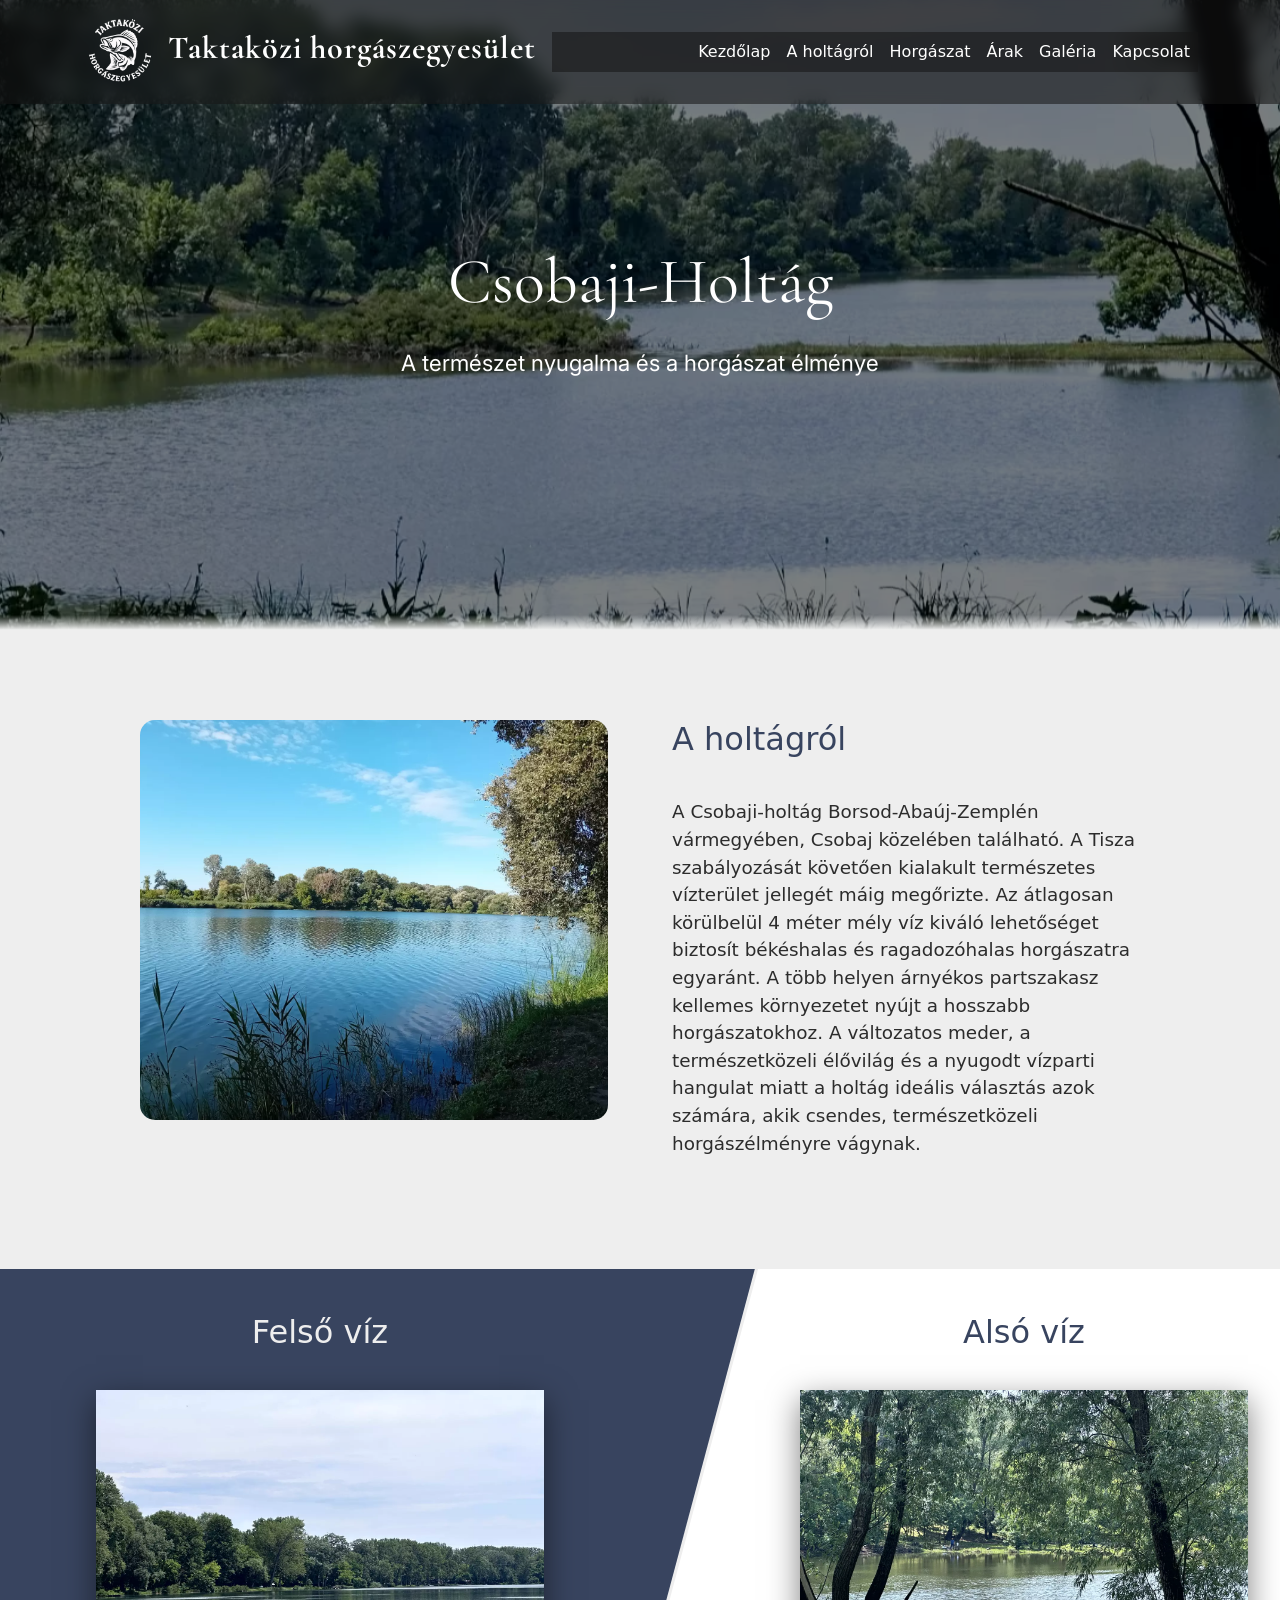
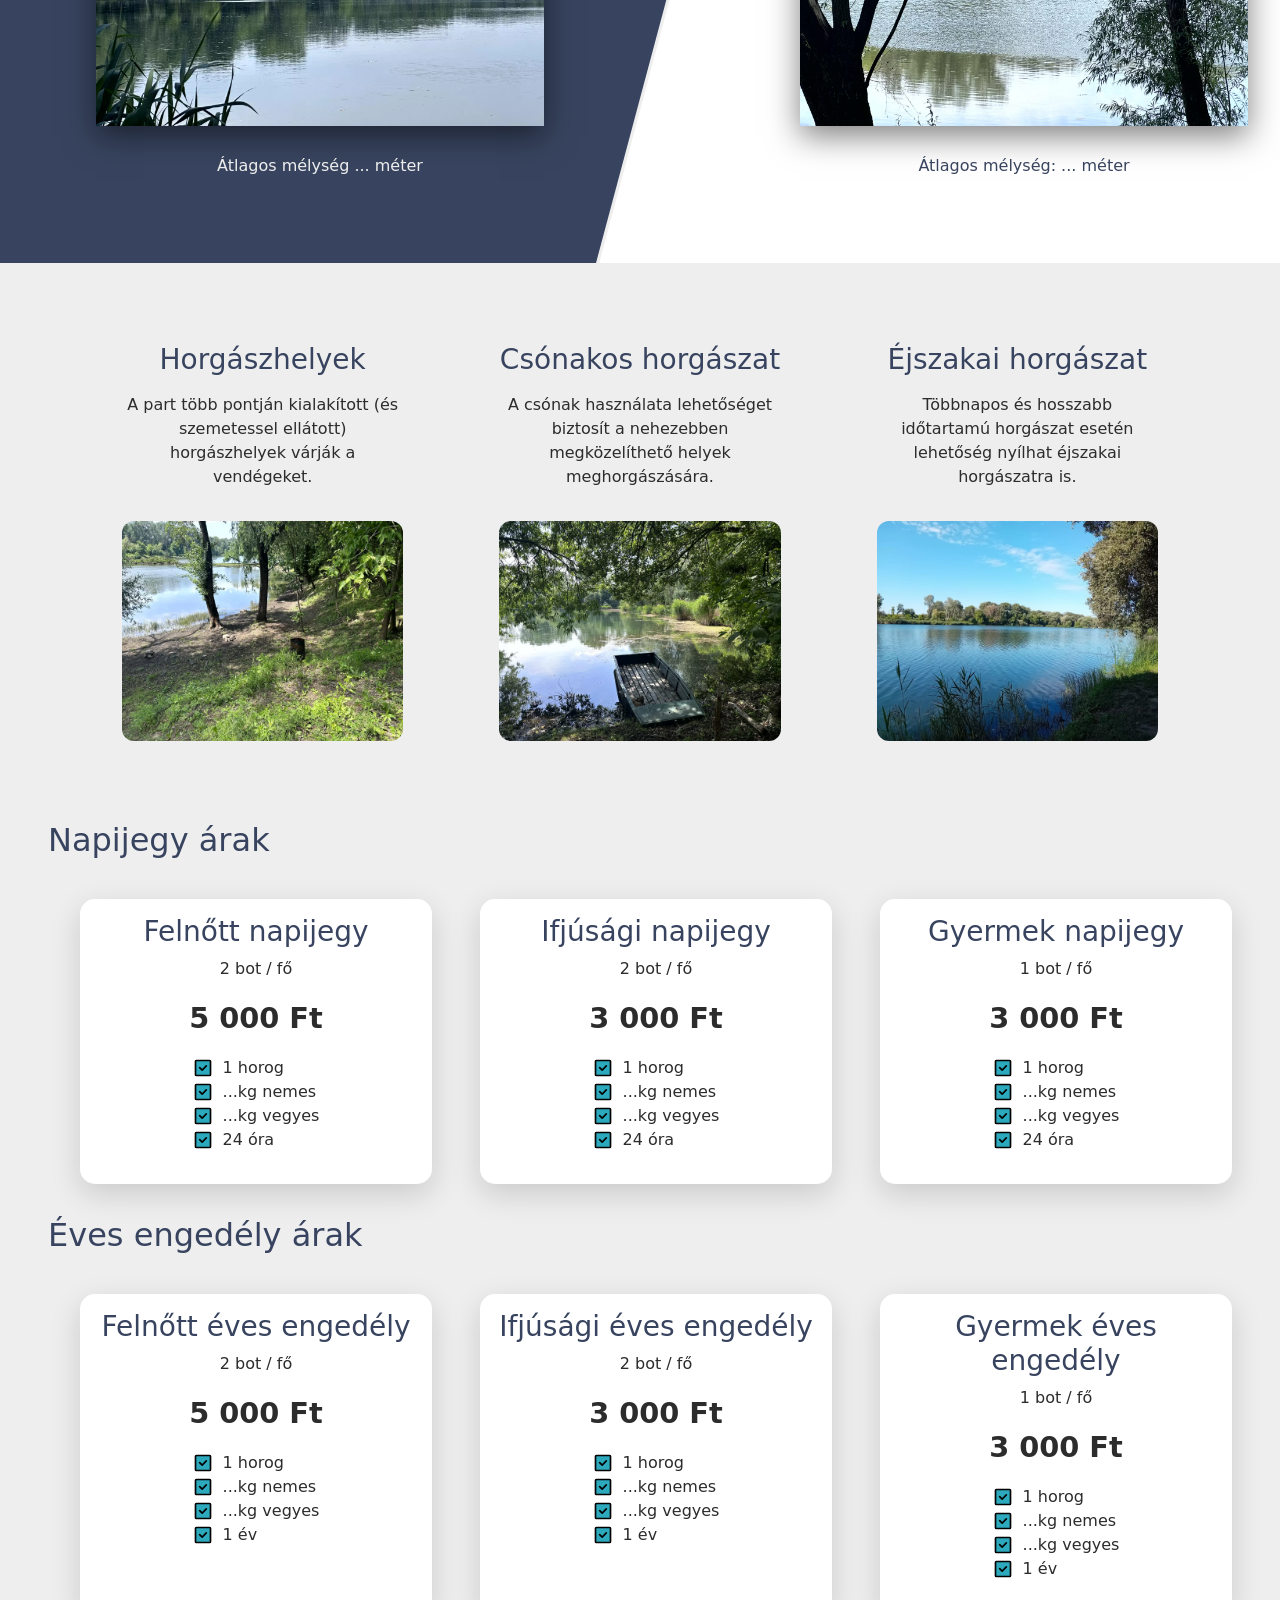
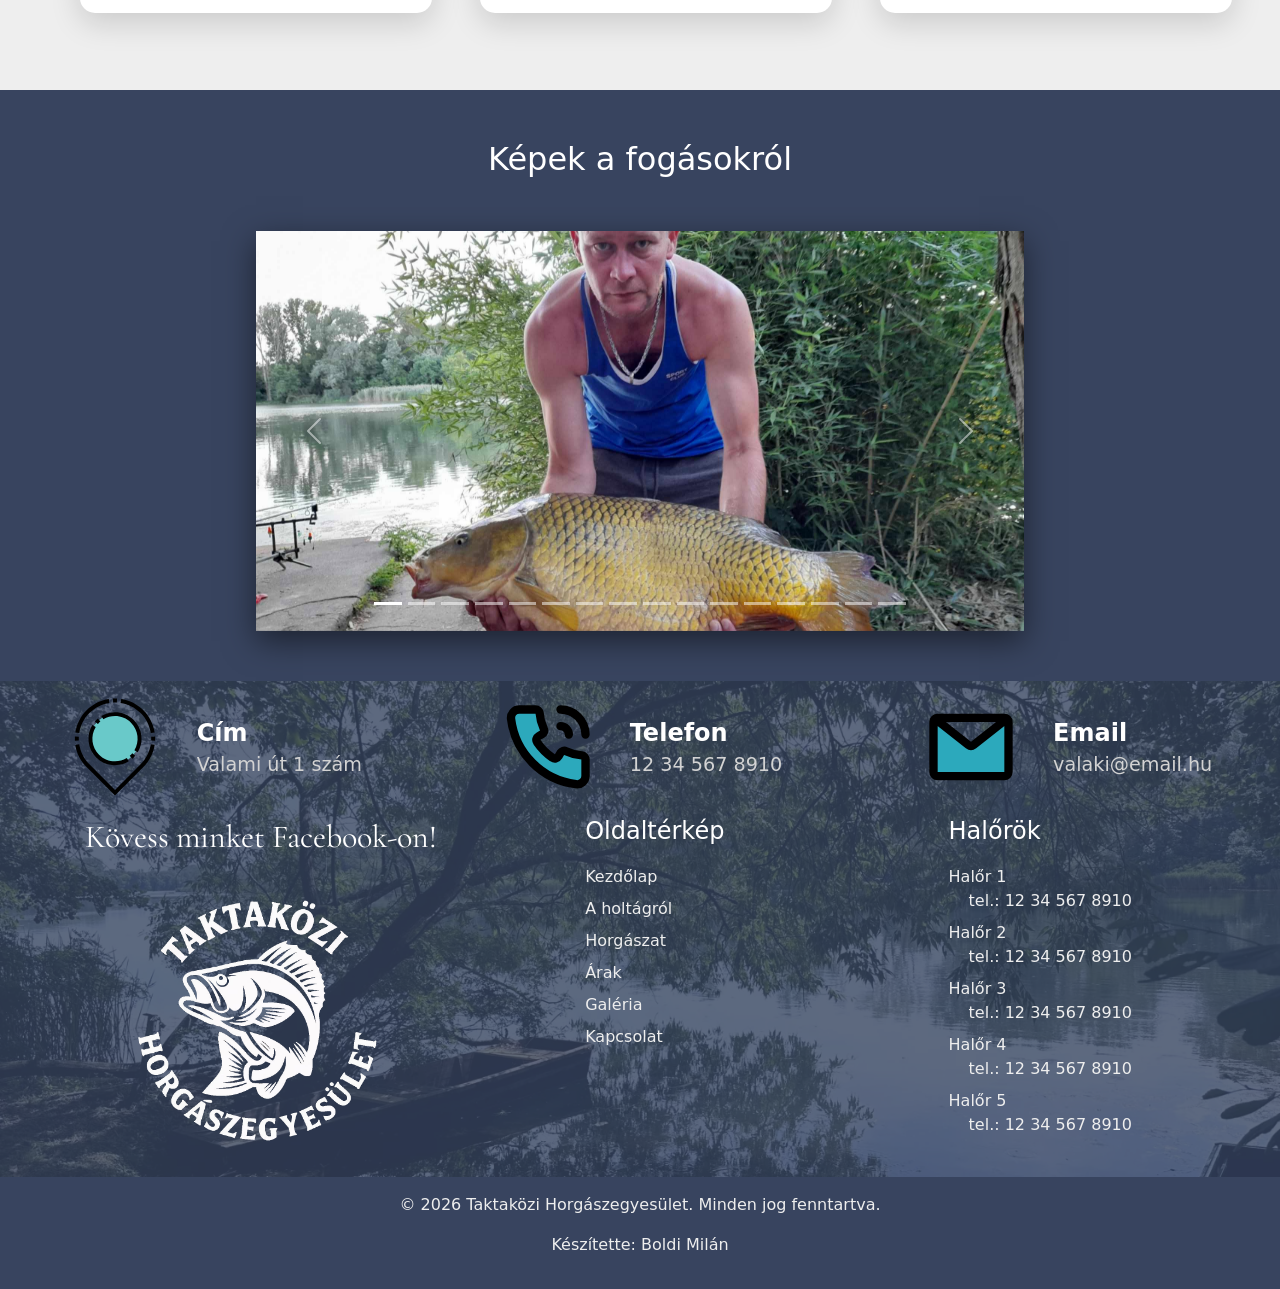
==== index.html @ cd65f78f "navbar" ====
<!DOCTYPE html>
<html lang="hu">
<head>
    <meta charset="UTF-8">
    <meta name="viewport" content="width=device-width, initial-scale=1.0">
    <title>Csobaji-holtag</title>
    <link rel="icon" type="image/avif" href="pictures/logo.avif">
    <link href="https://cdn.jsdelivr.net/npm/bootstrap@5.3.3/dist/css/bootstrap.min.css" rel="stylesheet">
    <link rel="stylesheet" href="style/main.css">
    <link rel="stylesheet" href="style/navbar.css">
    <link rel="stylesheet" href="style/hero.css">
    <link rel="stylesheet" href="style/about.css">
    <link rel="stylesheet" href="style/lakes.css">
    <link rel="stylesheet" href="style/fishing.css">
    <link rel="stylesheet" href="style/prices.css">
    <link rel="stylesheet" href="style/gallery.css">
    <link rel="stylesheet" href="style/contacts.css">
    <link rel="stylesheet" href="style/footer.css">
    <link rel="preconnect" href="https://fonts.googleapis.com">
    <link rel="preconnect" href="https://fonts.gstatic.com" crossorigin>
    <link href="https://fonts.googleapis.com/css2?family=Cormorant+Garamond:wght@600;700&family=Inter:wght@300;400;500;600&display=swap" rel="stylesheet">
</head>
<body>
    <header>
        <!-- NAVBAR -->
        <nav class="navbar navbar-expand-lg navbar-light fixed-top custom-navbar">
            <div class="container">
                <a class="navbar-brand" href="#">
                    <img src="pictures/logos/logo.avif" alt="Kép a holtágról">
                    <span>Taktaközi horgászegyesület</span>
                </a>
                <button class="navbar-toggler" type="button" data-bs-toggle="collapse" data-bs-target="#navbarNav">
                    <span class="navbar-toggler-icon"></span>
                </button>
                <div class="collapse navbar-collapse" id="navbarNav">
                    <ul class="navbar-nav ms-auto">
                        <li class="nav-item">
                            <a class="nav-link" href="#">
                                Kezdőlap
                            </a>
                        </li>
                        <li class="nav-item">
                            <a class="nav-link" href="#about">
                                A holtágról
                            </a>
                        </li>
                        <li class="nav-item">
                            <a class="nav-link" href="#fishing">
                                Horgászat
                            </a>
                        </li>
                        <li class="nav-item">
                            <a class="nav-link" href="#prices">
                                Árak
                            </a>
                        </li>
                        <li class="nav-item">
                            <a class="nav-link" href="#gallery">
                                Galéria
                            </a>
                        </li>
                        <li class="nav-item">
                            <a class="nav-link" href="#contacts">
                                Kapcsolat
                            </a>
                        </li>
                    </ul>
                </div>
            </div>
        </nav>
    </header>
    <!-- MAIN -->
    <main>
        <section id="hero">
            <!-- Nagy kezdőkép, bemutatkozó rész -->
            <div class="hero-content">
                <p class="title">Csobaji-Holtág</p>
                <p class="subtitle">A természet nyugalma és a horgászat élménye</p>
                <!-- <a href="#fishing">Fedezd fel</a> -->
            </div>
        </section>
        <div class="about-container" id="about">
            <section class="about-image">
                <img class="zoomable" src="pictures/content/holtag.webp" alt="Egy kép a holtág vizéről.">
            </section>
            <section class="about-text">
                <!-- A holtágról -->
                <h2>A holtágról</h2>
                <p>
                    A Csobaji-holtág Borsod-Abaúj-Zemplén vármegyében, Csobaj közelében található. 
                    A Tisza szabályozását követően kialakult természetes vízterület jellegét máig megőrizte. 
                    Az átlagosan körülbelül 4 méter mély víz kiváló lehetőséget biztosít békéshalas 
                    és ragadozóhalas horgászatra egyaránt.
                    A több helyen árnyékos partszakasz kellemes környezetet nyújt a hosszabb horgászatokhoz. 
                    A változatos meder, a természetközeli élővilág és a nyugodt vízparti hangulat miatt a 
                    holtág ideális választás azok számára, akik csendes, természetközeli horgászélményre vágynak.
                </p>
            </section>
        </div>
        <div class="lake-container">
            <div class="shape-left"></div>
            <div class="shape-right"></div>
            <section id="lake-upper">
                <!-- Felső víz -->
                <h2>Felső víz</h2>
                <figure>
                    <img class="zoomable" src="pictures/content/lake-upper.webp" alt="Egy kép a felső vízről">
                    <figcaption class="fig-upper">Átlagos mélység ... méter</figcaption>
                </figure>
            </section>
            <section id="lake-lower">
                <!-- Alsó víz -->
                <h2>Alsó víz</h2>
                <figure>
                    <img class="zoomable" src="pictures/content/lake-lower.webp" alt="Egy kép az alsó vízről">
                    <figcaption class="fig-lower">Átlagos mélység: ... méter</figcaption>
                </figure>
            </section>
        </div>
        <section id="fishing">
            <!-- Horgászat -->
            <div class="fishing-info">
                <div class="fishing-feature">
                    <h3>Horgászhelyek</h3>
                    <p>A part több pontján kialakított (és szemetessel ellátott) horgászhelyek várják a vendégeket.</p>
                    <img class="zoomable" src="pictures/content/horgaszhely.webp" alt="Horgászhelyek">
                </div>
                <div class="fishing-feature">
                    <h3>Csónakos horgászat</h3>
                    <p>A csónak használata lehetőséget biztosít a nehezebben megközelíthető helyek meghorgászására.</p>
                    <img class="zoomable" src="pictures/content/hajo.webp" alt="Csónakos horgászat">
                </div>
                <div class="fishing-feature">
                    <h3>Éjszakai horgászat</h3>
                    <p>Többnapos és hosszabb időtartamú horgászat esetén lehetőség nyílhat éjszakai horgászatra is.</p>
                    <img class="zoomable" src="pictures/content/ejszaka.webp" alt="Éjszakai horgászat">
                </div>
            </div>
        </section>
        <section id="prices">
            <!-- Napijegy árak -->
            <h2>Napijegy árak</h2>
            <div class="price-container">
                <div class="price-card">
                    <h3>Felnőtt napijegy</h3>
                    <p>2 bot / fő</p>
                    <p class="price">5 000 Ft</p>
                    <ul>
                        <li>
                            <img src="pictures/icons/checkmark.svg" alt="">
                            1 horog
                        </li>
                        <li>
                            <img src="pictures/icons/checkmark.svg" alt="">
                            ...kg nemes
                        </li>
                        <li>
                            <img src="pictures/icons/checkmark.svg" alt="">
                            ...kg vegyes
                        </li>
                        <li>
                            <img src="pictures/icons/checkmark.svg" alt="">
                            24 óra
                        </li>
                    </ul>
                </div>
                <div class="price-card">
                    <h3>Ifjúsági napijegy</h3>
                    <p>2 bot / fő</p>
                    <p class="price">3 000 Ft</p>
                    <ul>
                        <li>
                            <img src="pictures/icons/checkmark.svg" alt="">
                            1 horog
                        </li>
                        <li>
                            <img src="pictures/icons/checkmark.svg" alt="">
                            ...kg nemes
                        </li>
                        <li>
                            <img src="pictures/icons/checkmark.svg" alt="">
                            ...kg vegyes
                        </li>
                        <li>
                            <img src="pictures/icons/checkmark.svg" alt="">
                            24 óra
                        </li>
                    </ul>
                </div>
                <div class="price-card">
                    <h3>Gyermek napijegy</h3>
                    <p>1 bot / fő</p>
                    <p class="price">3 000 Ft</p>
                    <ul>
                        <li>
                            <img src="pictures/icons/checkmark.svg" alt="">
                            1 horog
                        </li>
                        <li>
                            <img src="pictures/icons/checkmark.svg" alt="">
                            ...kg nemes
                        </li>
                        <li>
                            <img src="pictures/icons/checkmark.svg" alt="">
                            ...kg vegyes
                        </li>
                        <li>
                            <img src="pictures/icons/checkmark.svg" alt="">
                            24 óra
                        </li>
                    </ul>
                </div>
            </div>
        </section>
        <section id="prices">
            <!-- Éves engedély árak -->
            <h2>Éves engedély árak</h2>
            <div class="price-container">
                <div class="price-card">
                    <h3>Felnőtt éves engedély</h3>
                    <p>2 bot / fő</p>
                    <p class="price">5 000 Ft</p>
                    <ul>
                        <li>
                            <img src="pictures/icons/checkmark.svg" alt="">
                            1 horog
                        </li>
                        <li>
                            <img src="pictures/icons/checkmark.svg" alt="">
                            ...kg nemes
                        </li>
                        <li>
                            <img src="pictures/icons/checkmark.svg" alt="">
                            ...kg vegyes
                        </li>
                        <li>
                            <img src="pictures/icons/checkmark.svg" alt="">
                            1 év
                        </li>
                    </ul>
                </div>
                <div class="price-card">
                    <h3>Ifjúsági éves engedély</h3>
                    <p>2 bot / fő</p>
                    <p class="price">3 000 Ft</p>
                    <ul>
                        <li>
                            <img src="pictures/icons/checkmark.svg" alt="">
                            1 horog
                        </li>
                        <li>
                            <img src="pictures/icons/checkmark.svg" alt="">
                            ...kg nemes
                        </li>
                        <li>
                            <img src="pictures/icons/checkmark.svg" alt="">
                            ...kg vegyes
                        </li>
                        <li>
                            <img src="pictures/icons/checkmark.svg" alt="">
                            1 év
                        </li>
                    </ul>
                </div>
                <div class="price-card">
                    <h3>Gyermek éves engedély</h3>
                    <p>1 bot / fő</p>
                    <p class="price">3 000 Ft</p>
                    <ul>
                        <li>
                            <img src="pictures/icons/checkmark.svg" alt="">
                            1 horog
                        </li>
                        <li>
                            <img src="pictures/icons/checkmark.svg" alt="">
                            ...kg nemes
                        </li>
                        <li>
                            <img src="pictures/icons/checkmark.svg" alt="">
                            ...kg vegyes
                        </li>
                        <li>
                            <img src="pictures/icons/checkmark.svg" alt="">
                            1 év
                        </li>
                    </ul>
                </div>
            </div>
        </section>
        <section id="gallery">
            <!-- Galéria -->
            <h2>Képek a fogásokról</h2>
            <div id="gallery-carousel" class="carousel slide">
                <div class="carousel-inner">
                    <div class="carousel-item active">
                        <img src="pictures/gallery/01.jpg" class="d-block w-100" alt="Hal">
                    </div>
                    <div class="carousel-item">
                        <img src="pictures/gallery/02.webp" class="d-block w-100" alt="Hal">
                    </div>
                    <div class="carousel-item">
                        <img src="pictures/gallery/03.webp" class="d-block w-100" alt="Hal">
                    </div>
                    <div class="carousel-item">
                        <img src="pictures/gallery/04.webp" class="d-block w-100" alt="Hal">
                    </div>
                    <div class="carousel-item">
                        <img src="pictures/gallery/05.webp" class="d-block w-100" alt="Hal">
                    </div>
                    <div class="carousel-item">
                        <img src="pictures/gallery/06.webp" class="d-block w-100" alt="Hal">
                    </div>
                    <div class="carousel-item">
                        <img src="pictures/gallery/07.webp" class="d-block w-100" alt="Hal">
                    </div>
                    <div class="carousel-item">
                        <img src="pictures/gallery/08.webp" class="d-block w-100" alt="Hal">
                    </div>
                    <div class="carousel-item">
                        <img src="pictures/gallery/09.webp" class="d-block w-100" alt="Hal">
                    </div>
                    <div class="carousel-item">
                        <img src="pictures/gallery/10.webp" class="d-block w-100" alt="Hal">
                    </div>
                    <div class="carousel-item">
                        <img src="pictures/gallery/11.webp" class="d-block w-100" alt="Hal">
                    </div>
                    <div class="carousel-item">
                        <img src="pictures/gallery/12.webp" class="d-block w-100" alt="Hal">
                    </div>
                    <div class="carousel-item">
                        <img src="pictures/gallery/13.webp" class="d-block w-100" alt="Hal">
                    </div>
                    <div class="carousel-item">
                        <img src="pictures/gallery/14.webp" class="d-block w-100" alt="Hal">
                    </div>
                    <div class="carousel-item">
                        <img src="pictures/gallery/15.webp" class="d-block w-100" alt="Hal">
                    </div>
                    <div class="carousel-item">
                        <img src="pictures/gallery/16.webp" class="d-block w-100" alt="Hal">
                    </div>
                </div>
                <!-- Bal nyíl -->
                <button class="carousel-control-prev"
                        type="button"
                        data-bs-target="#gallery-carousel"
                        data-bs-slide="prev">
                    <span class="carousel-control-prev-icon"></span>
                </button>
                <!-- Jobb nyíl -->
                <button class="carousel-control-next"
                        type="button"
                        data-bs-target="#gallery-carousel"
                        data-bs-slide="next">
                    <span class="carousel-control-next-icon"></span>
                </button>
                <div class="carousel-indicators">
                    <button type="button" data-bs-target="#gallery-carousel" data-bs-slide-to="0" class="active"></button>
                    <button type="button" data-bs-target="#gallery-carousel" data-bs-slide-to="1"></button>
                    <button type="button" data-bs-target="#gallery-carousel" data-bs-slide-to="2"></button>
                    <button type="button" data-bs-target="#gallery-carousel" data-bs-slide-to="3"></button>
                    <button type="button" data-bs-target="#gallery-carousel" data-bs-slide-to="4"></button>
                    <button type="button" data-bs-target="#gallery-carousel" data-bs-slide-to="5"></button>
                    <button type="button" data-bs-target="#gallery-carousel" data-bs-slide-to="6"></button>
                    <button type="button" data-bs-target="#gallery-carousel" data-bs-slide-to="7"></button>
                    <button type="button" data-bs-target="#gallery-carousel" data-bs-slide-to="8"></button>
                    <button type="button" data-bs-target="#gallery-carousel" data-bs-slide-to="9"></button>
                    <button type="button" data-bs-target="#gallery-carousel" data-bs-slide-to="10"></button>
                    <button type="button" data-bs-target="#gallery-carousel" data-bs-slide-to="11"></button>
                    <button type="button" data-bs-target="#gallery-carousel" data-bs-slide-to="12"></button>
                    <button type="button" data-bs-target="#gallery-carousel" data-bs-slide-to="13"></button>
                    <button type="button" data-bs-target="#gallery-carousel" data-bs-slide-to="14"></button>
                    <button type="button" data-bs-target="#gallery-carousel" data-bs-slide-to="15"></button>
                </div>
            </div>
        </section>
        <section id="contacts">
            <!-- Kapcsolat -->
            <div class="info-container">
                <div class="info-item">
                    <img src="pictures/icons/location2.svg" alt="">
                    <div class="info-text">
                        <span>Cím</span>
                        <p>Valami út 1 szám</p>
                    </div>
                </div>
                <div class="info-item">
                    <img src="pictures/icons/phone1.svg" alt="">
                    <div class="info-text">
                        <span>Telefon</span>
                        <p>12 34 567 8910</p>
                    </div>
                </div>
                <div class="info-item">
                    <img src="pictures/icons/email1.svg" alt="">
                    <div class="info-text">
                        <span>Email</span>
                        <p>valaki@email.hu</p>
                    </div>
                </div>
            </div>
            <div class="social">
                <div class="facebook-site">
                    <p>Kövess minket Facebook-on!</p>
                    <a href="https://www.facebook.com/profile.php?id=61584749646782" target="_blank" rel="noopener noreferrer">
                        <img src="pictures/logos/logo.avif" alt="Facebook oldal">
                    </a>
                </div>
                <div class="lists">
                    <div class="site-map">
                        <p>Oldaltérkép</p>
                        <ul>
                            <li><a href="#hero">Kezdőlap</a></li>
                            <li><a href="#about">A holtágról</a></li>
                            <li><a href="#fishing">Horgászat</a></li>
                            <li><a href="#prices">Árak</a></li>
                            <li><a href="#gallery">Galéria</a></li>
                            <li><a href="#contacts">Kapcsolat</a></li>
                        </ul>
                    </div>
                    <div class="fish-wardens">
                        <p>Halőrök</p>
                        <ul>
                            <li>
                                Halőr 1
                                <ul>
                                    <li>tel.: 12 34 567 8910</li>
                                </ul>
                            </li>
                            <li>
                                Halőr 2
                                <ul>
                                    <li>tel.: 12 34 567 8910</li>
                                </ul>
                            </li>
                            <li>
                                Halőr 3
                                <ul>
                                    <li>tel.: 12 34 567 8910</li>
                                </ul>
                            </li>
                            <li>
                                Halőr 4
                                <ul>
                                    <li>tel.: 12 34 567 8910</li>
                                </ul>
                            </li>
                            <li>
                                Halőr 5
                                <ul>
                                    <li>tel.: 12 34 567 8910</li>
                                </ul>
                            </li>
                        </ul>
                    </div>
                </div>
            </div>
        </section>
    </main>
    <!-- FOOTER -->
    <footer>
        <!-- Kapcsolat, jogi dolgok -->
        <p>© 2026 Taktaközi Horgászegyesület. Minden jog fenntartva.</p>
        <p>Készítette: Boldi Milán</p>
    </footer>
    <!-- LIGHTBOX -->
    <div id="lightbox">
        <img id="lightbox-item" src="[data-uri]" alt="Felnagyított kép">
    </div>
    <!-- SCRIPTS -->
    <script src="https://cdn.jsdelivr.net/npm/bootstrap@5.3.3/dist/js/bootstrap.bundle.min.js"></script>
    <script src="scripts/script.js"></script>
    <script src="scripts/zoom.js"></script>
    <script src="scripts/scroll.js"></script>
    <script src="scripts/collapse.js"></script>
</body>
---- style/navbar.css ----
.navbar {
    background-color: rgba(20, 20, 20, 0.55);
    backdrop-filter: blur(8px);
    -webkit-backdrop-filter: blur(8px);
}

.navbar-collapse {
    background-color: rgba(20, 20, 20, 0.55);
}

.navbar > .container {
    display: flex;
    flex-wrap: nowrap;
}

.navbar-toggler {
    border-color: white;
    margin-left: auto;
}

.navbar-toggler-icon {
    filter: brightness(0) invert(1);
}

.custom-navbar, .navbar-collapse {
    transition: background-color 0.3s ease, box-shadow 0.3s ease;
}

.custom-navbar.scrolled, .navbar-collapse.scrolled {
    background-color: #38445F;
    box-shadow: 0 5px 20px rgba(0,0,0,0.2);
}

.navbar .nav-link, .navbar .navbar-brand {
    color: white;
}

.navbar .nav-link:hover {
    color: #d9d9d9;
}

.navbar-brand {
    font-family: "Cormorant Garamond", serif;
    font-size: 2rem;
    font-weight: 700;
    letter-spacing: 1px;
}

.navbar-brand img {
    width: 78px;
    height: 78px;
}

@media (max-width: 991px) {
    .navbar {
        position: fixed;
        width: 100%;
    }

    .navbar-collapse {
        position: absolute;
        top: 100%;
        left: 0;
        width: 100%;
        padding: 1rem;
    }

    .navbar-nav {
        gap: 0.5rem;
    }

    .nav-link {
        padding: 0.8rem 1rem;
    }
}

@media (max-width: 576px) {
    .navbar-brand span {
        display: none;
    }
}
---- style/hero.css ----
#hero {
    height: 70vh;
    min-height: 500px;
    background-image: url("../pictures/backgrounds/hero.avif");
    background-size: cover;
    background-position: center;
    display: flex;
    justify-content: center;
    align-items: center;
    position: relative;
}

#hero::before {
    content: "";
    position: absolute;
    inset: 0;
    z-index: 0;
    background: rgba(0, 0, 0, 0.50);
}

#hero::after {
    content: "";
    position: absolute;
    left: 0;
    bottom: 0;
    width: 100%;
    height: 15px;
    background: linear-gradient(transparent, #f2f3f2);
}

.hero-content {
    position: relative;
    z-index: 1;
    text-align: center;
    color: white;
}

.title {
    font-family: "Cormorant Garamond", serif;
    font-size: clamp(2.5rem, 5vw, 4rem);
}

.subtitle {
    font-family: "Inter", sans-serif;
    font-size: clamp(1rem, 2vw, 1.4rem);
}
---- style/about.css ----
.about-container {
    display: grid;
    grid-template-columns: 1fr 1fr;
    gap: 4rem;
    max-width: 1000px;
    margin: 0 auto;
    padding: 10vh 0;
    position: relative;
}

.about-image img {
    width: 100%;
    height: 400px;
    object-fit: cover;
    border-radius: 15px;
}

.about-text p {
    font-size: 1.15rem;
    margin-top: 40px;
}

#about h2 {
    color: #38445F;
}

@media (max-width: 768px) {
    .about-container {
        grid-template-columns: 1fr;
        gap: 2rem;
        padding: 5vh 1.5rem;
    }
    #about h2 {
        text-align: center;
    }
}
---- style/lakes.css ----
.lake-container {
    display: grid;
    grid-template-columns: 1fr 1fr;
    position: relative;
    width: 100%;
    padding-top: 50px;
    padding-bottom: 50px;
    overflow: hidden;
}

#lake-upper, #lake-lower {
    display: flex;
    flex-direction: column;
    align-items: center;
    min-height: 500px;
    position: relative;
    z-index: 1;
}

#lake-upper {
    color: #eeeeee;
}

#lake-lower {
    padding-left: clamp(20px, 10vw, 200px);
    color: #38445F;
}

.shape-left, .shape-right {
    background-repeat: no-repeat;
    background-position: center;
    background-size: contain;
    position: absolute;
    z-index: 0;
    width: clamp(500px, 69vw, 1000px);
    height: clamp(500px, 69vw, 1000px);
}

.shape-right {
    right: -10vw;
    background-image: url("../pictures/shapes/trapezoid-right.svg");
}

.shape-left {
    left: -10vw;
    background-image: url("../pictures/shapes/trapezoid-left.svg");
}

#lake-upper {
    opacity: 0;
    transform: translateX(-100px);
    transition: opacity 0.8s ease, transform 0.8s ease;
}

#lake-lower {
    opacity: 0;
    transform: translateX(100px);
    transition: opacity 0.8s ease, transform 0.8s ease;
}

#lake-upper.show, #lake-lower.show {
    opacity: 1;
    transform: translateX(0);
}

#lake-upper h2, #lake-lower h2 {
    padding-bottom: 30px;
}

#lake-upper img, #lake-lower img {
    width: clamp(220px, 35vw, 500px);
    box-shadow: 0 10px 30px rgba(0, 0, 0, 0.5);
    object-fit: cover;
}

.lake-container figure {
    text-align: center;
}

.lake-container figcaption {
    margin-top: 10px;
    font-size: 1rem;
    padding-top: 2vh;;
}

@media (max-width: 768px) {
    .lake-container {
        grid-template-columns: 1fr;
        padding: 30px 0;
    }
    .shape-left, .shape-right {
        display: none;
    }
    #lake-upper img, #lake-lower img {
        width: 80vw;
    }
    #lake-upper {
        transform: translateX(-50px);
        background-color: #38445F;
        color: #eeeeee;
        padding: 3rem 1rem;
    }
    #lake-lower {
        padding-left: 1;
        transform: translateX(50px);
        background-color: white;
        color: #38445F;
        padding: 3rem 1rem;
    }
}
---- style/fishing.css ----
.fishing-info {
    display: grid;
    grid-template-columns: repeat(3, 1fr);
    gap: 2rem;
    max-width: 1100px;
    margin: 3rem auto;
}

.fishing-feature {
    text-align: center;
    padding: 2rem;
}

.fishing-feature h3 {
    color: #38445F;
    margin-bottom: 1rem;
}

.fishing-feature img {
    width: 100%;
    height: clamp(180px, 20vw, 220px);
    object-fit: cover;
    border-radius: 12px;
    margin-top: 1rem;
}

@media (max-width: 768px) {
    .fishing-info {
        grid-template-columns: 1fr;
        gap: 1rem;
        padding: 0 1rem;
        margin: 0 auto;
    }

    .fishing-feature {
        padding: 1.5rem 0;
    }

    .fishing-feature img {
        height: 250px;
    }
}

@media (max-width: 1024px) {
    .fishing-info {
        margin: 1rem auto;
    }
}
---- style/prices.css ----
#prices h2 {
    color: #38445F;
    padding-left: 3rem;
}

.price-container {
    display: grid;
    grid-template-columns: repeat(3, 1fr);
    gap: 3rem;
    padding: 2rem;
    padding-right: 3rem;
    padding-left: 5rem;
}

.price-card {
    padding: 1rem;
    background-color: white;
    border-radius: 15px;
    box-shadow: 0 10px 30px rgba(0,0,0,0.15);
    transition: transform 0.5s ease;
}

.price-card li {
    display: flex;
    gap: 10px;
}

.price-card h3 {
    color: #38445F;
    text-align: center;
}

.price-card p {
    text-align: center;
}

.price-card ul {
    width: fit-content;
    margin: 1rem auto;
    padding-left: 4rem;
    padding-right: 4rem;
    text-align: left;
    list-style: none;
}

.price-card img {
    width: 20px;
    height: 20px;
    margin-top: 2px;
}

.price {
    font-size: 1.8rem;
    font-weight: bold;
}

.price-card:hover {
    transform: scale(1.05);
}

@media (max-width: 1076px) {
    .price-container {
        grid-template-columns: repeat(2, 1fr);
        padding: 2rem;
    }
}

@media (max-width: 670px) {
    .price-container {
        grid-template-columns: 1fr;
        padding: 2rem;
        padding-left: 3rem;
        padding-right: 3rem;
        gap: 2rem;
    }
}
---- style/gallery.css ----
#gallery {
    padding: 50px 0;
    margin-top: 5vh;
    background-color: #38445F;
}

#gallery h2 {
    color: white;
    text-align: center;
    padding-bottom: 5vh;
}

#gallery-carousel {
    width: clamp(250px, 60vw, 900px);
    margin: 0 auto;
    box-shadow: 0 10px 30px rgba(0, 0, 0, 0.5);
}

#gallery-carousel img {
    width: 100%;
    height: 400px;
    object-fit: cover;
    display: block;
    border-radius: 0;
}

@media (max-width: 768px) {
    #gallery-carousel {
        width: 92%;
    }
    #gallery-carousel img {
        height: 250px;
    }
    .carousel-control-prev {
        justify-content: flex-start;
        padding-left: 10px;
    }
    .carousel-control-next {
        justify-content: flex-end;
        padding-right: 10px;
    }
    #gallery h2 {
        padding-bottom: 2rem;
    }
}
---- style/contacts.css ----
#contacts {
    background-image: url("../pictures/backgrounds/holtag-hajo.webp");
    background-size: cover;
    background-position: center;
    position: relative;
}

#contacts::before {
    content: "";
    position: absolute;
    inset: 0;
    background: rgba(56, 68, 95, 0.8);
}

#contacts > * {
    position: relative;
    z-index: 1;
}

.info-container {
    display: grid;
    grid-template-columns: repeat(3, 1fr);
}

.info-container > div, .info-item {
    display: flex;
}

.info-container > div {
    justify-content: center;
    gap: 2rem;
}

.info-item {
    align-items: center;
    padding: 1rem;
    gap: 2.25rem;
}

.info-item img {
    width: 100px;
    height: auto;
}

.info-text {
    display: flex;
    flex-direction: column;
}

.info-text span {
    font-size: 1.5rem;
    font-weight: 700;
}

.info-text p {
    font-size: 1.2rem;
    margin: 0;
    color: lightgray;
}

.social {
    display: grid;
    grid-template-columns: 1.5fr 2fr;
    gap: 5vw;
}

.facebook-site {
    text-align: center;
}

.facebook-site p {
    font-family: "Cormorant Garamond", serif;
    font-size: 2rem;
}

.facebook-site img {
    width: 300px;
    transition: 0.3s ease;
}
.facebook-site a:hover img {
    transform: scale(1.1);
    opacity: 0.85;
}

.lists {
    display: grid;
    grid-template-columns: 1fr 1fr;
    gap: 2rem;
    align-items: start;
}

.site-map p, .fish-wardens p {
    font-size: 1.5rem;
    font-weight: 500;
}

.site-map ul, .fish-wardens ul {
    list-style: none;
    padding: 0;
    margin: 0;
}

.site-map li, .fish-wardens li {
    margin-bottom: 0.5rem;
}

.site-map a {
    text-decoration: none;
}

.site-map a, .fish-wardens li {
    color: #eeeeee;
}

.site-map a:hover {
    text-decoration: underline;
}

.fish-wardens ul ul {
    padding-left: 20px;
}

.info-text span, .facebook-site p, .site-map p, .fish-wardens p {
    color: white;
}

@media (max-width: 768px) {
    .info-container {
        grid-template-columns: 1fr;
        gap: 1.5rem;
        padding-top: 2rem;
    }
    .info-item {
        justify-content: flex-start;
        gap: 1rem;
        width: fit-content;
        margin: 0 auto;
    }
    .info-item img {
        width: 60px;
    }
    .info-text span {
        font-size: 1.3rem;
    }
    .info-text p {
        font-size: 1rem;
    }
    .social {
        grid-template-columns: 1fr;
        gap: 3rem;
        padding: 2rem 1rem;
    }
    .facebook-site img {
        width: 180px;
    }
    .facebook-site p {
        font-size: 1.6rem;
    }
    .site-map, .fish-wardens {
        max-width: 300px;
        margin: 0 auto;
    }
    .site-map p, .fish-wardens p {
        font-size: 1.3rem;
    }
    .lists {
        grid-template-columns: 1fr 1fr;
    }
}
---- style/footer.css ----
footer {
    background-color: #38445F;
    padding: 1rem;
    display: flex;
    flex-direction: column;
    align-items: center;
    justify-content: center;
    text-align: center;
}

footer p {
    color: #eeeeee;
}
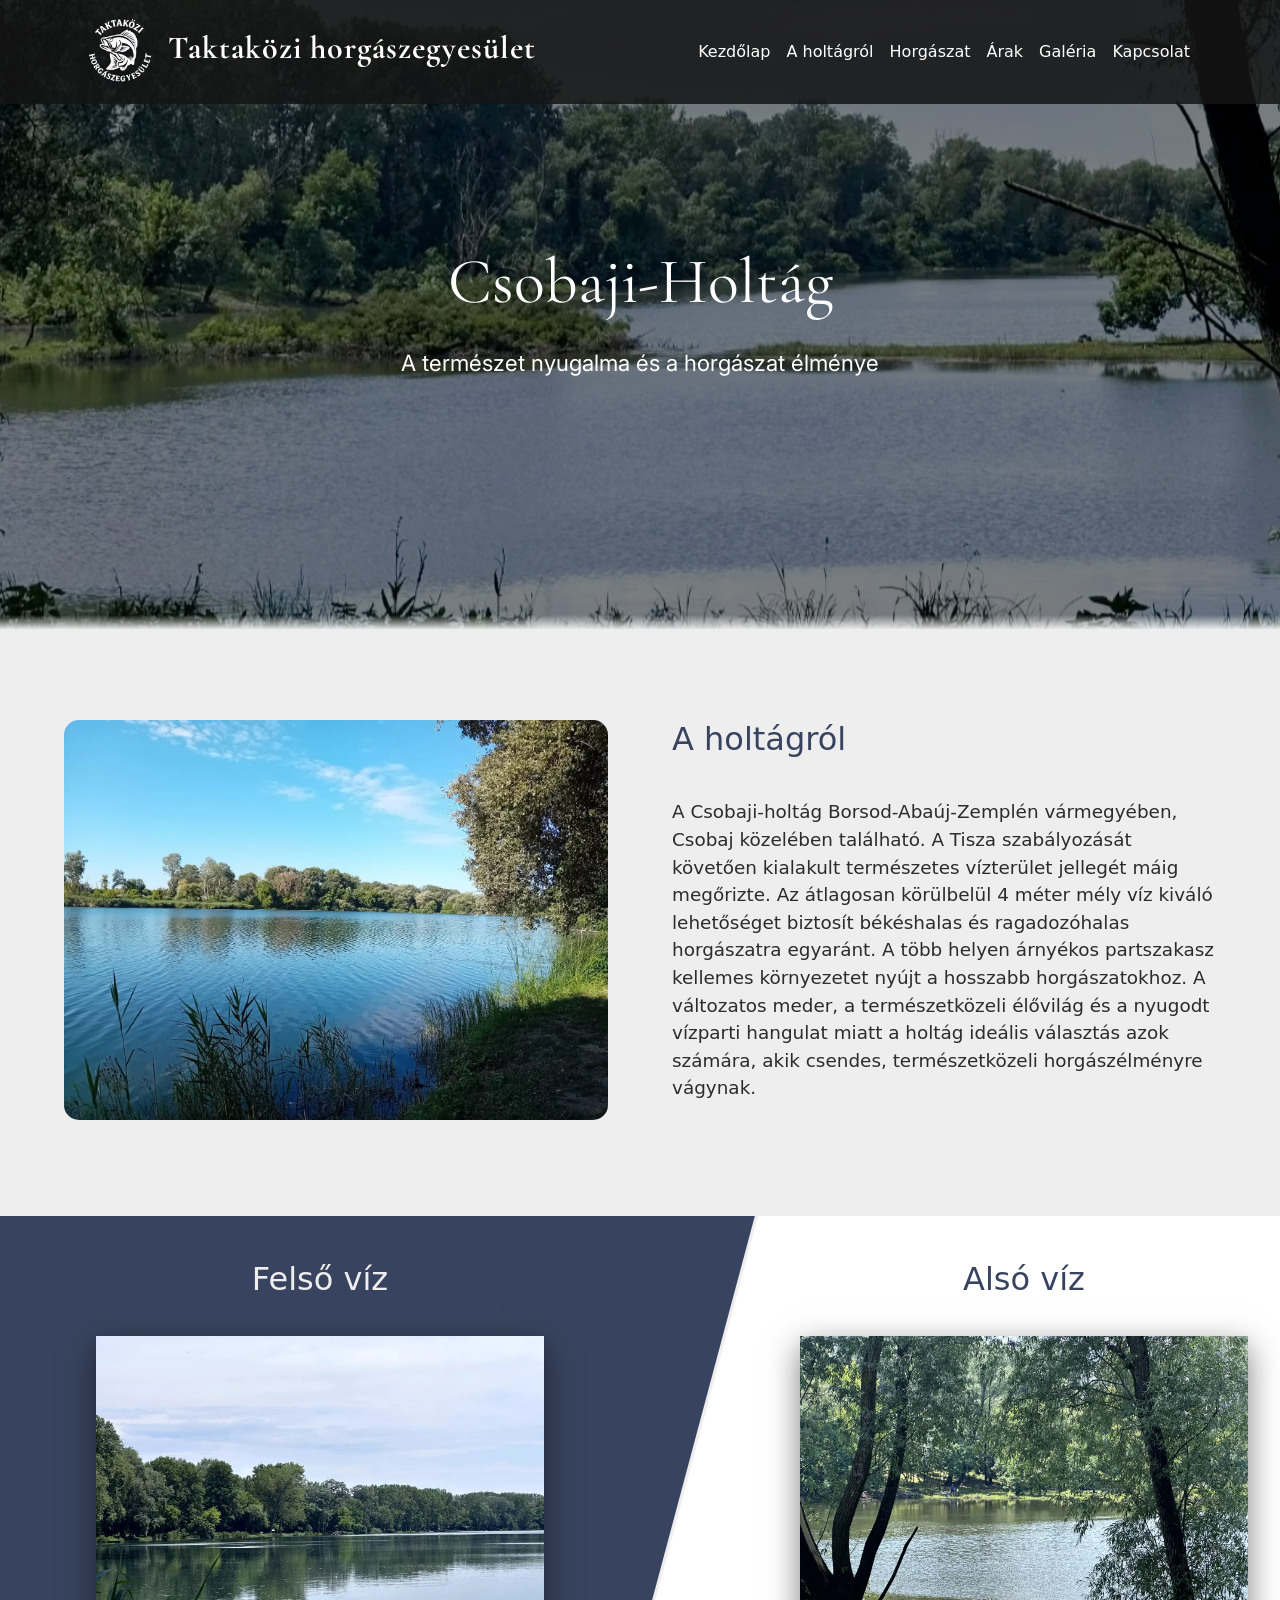
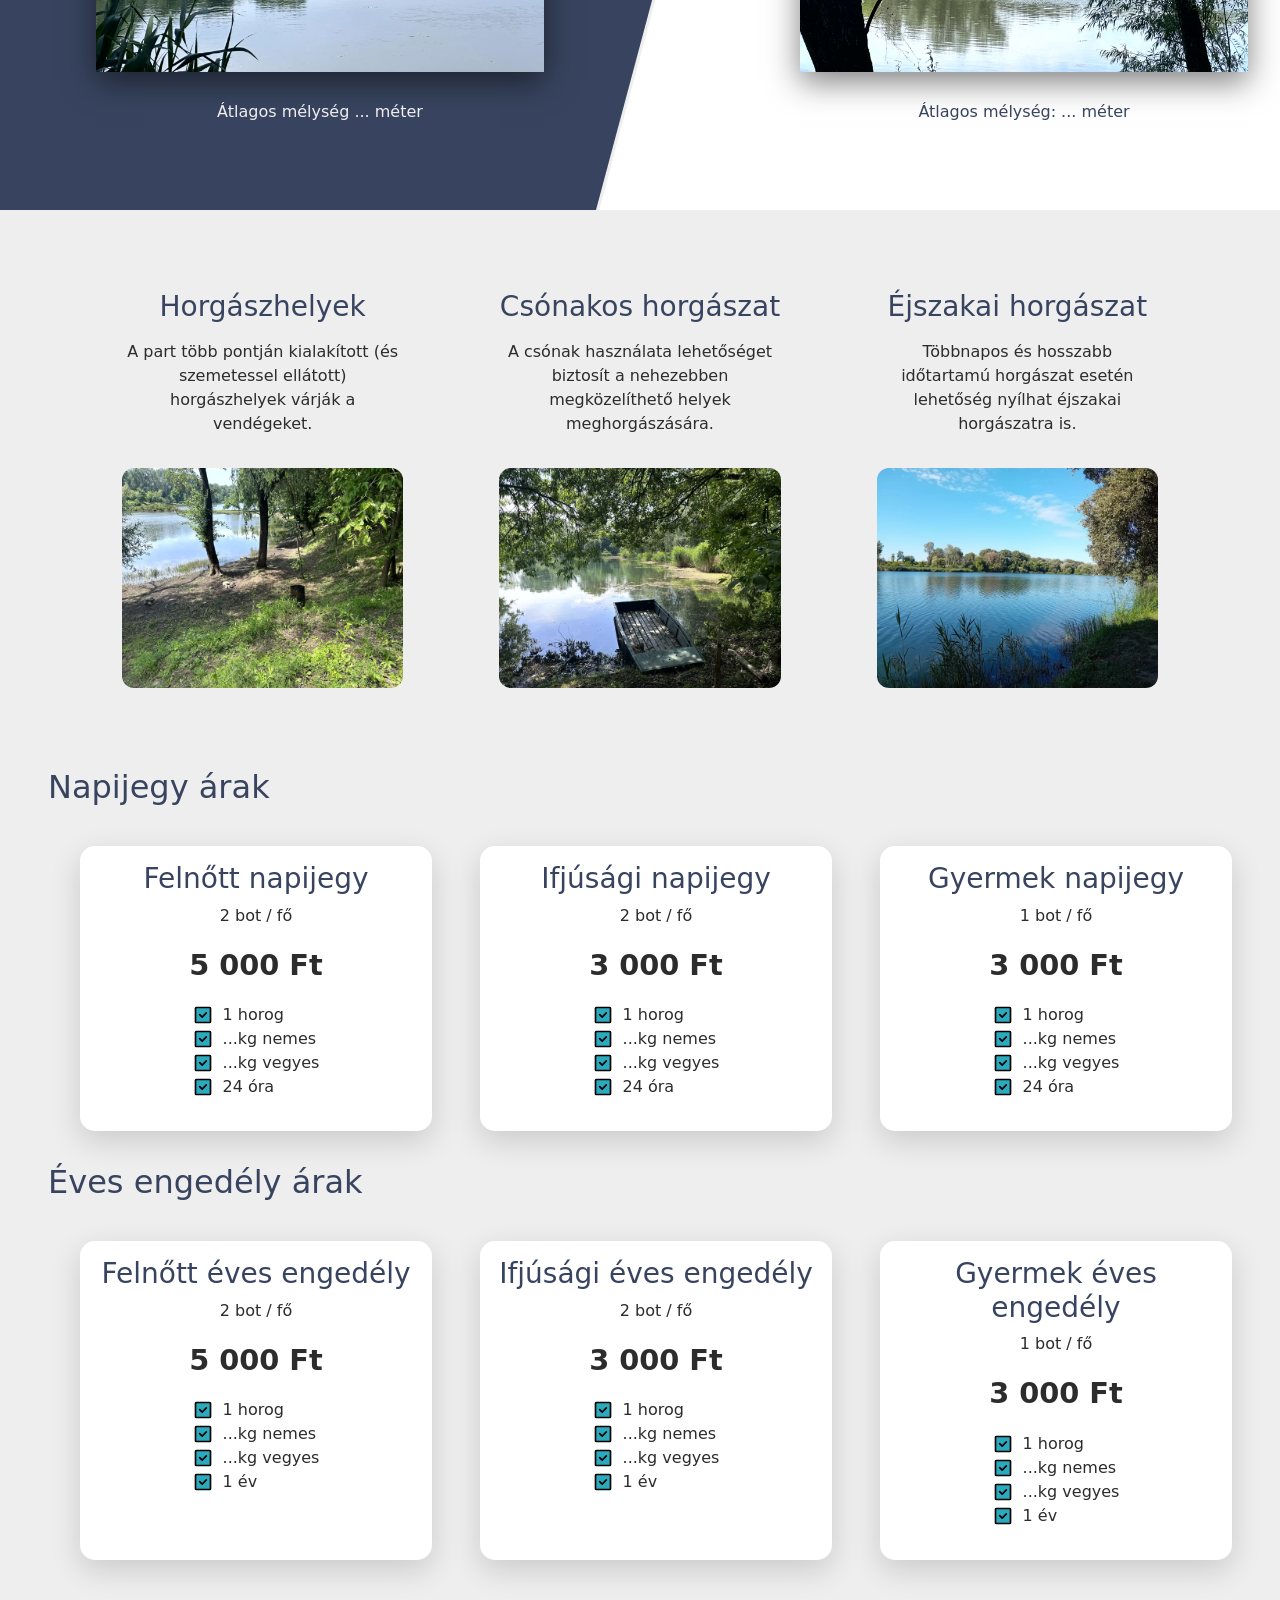
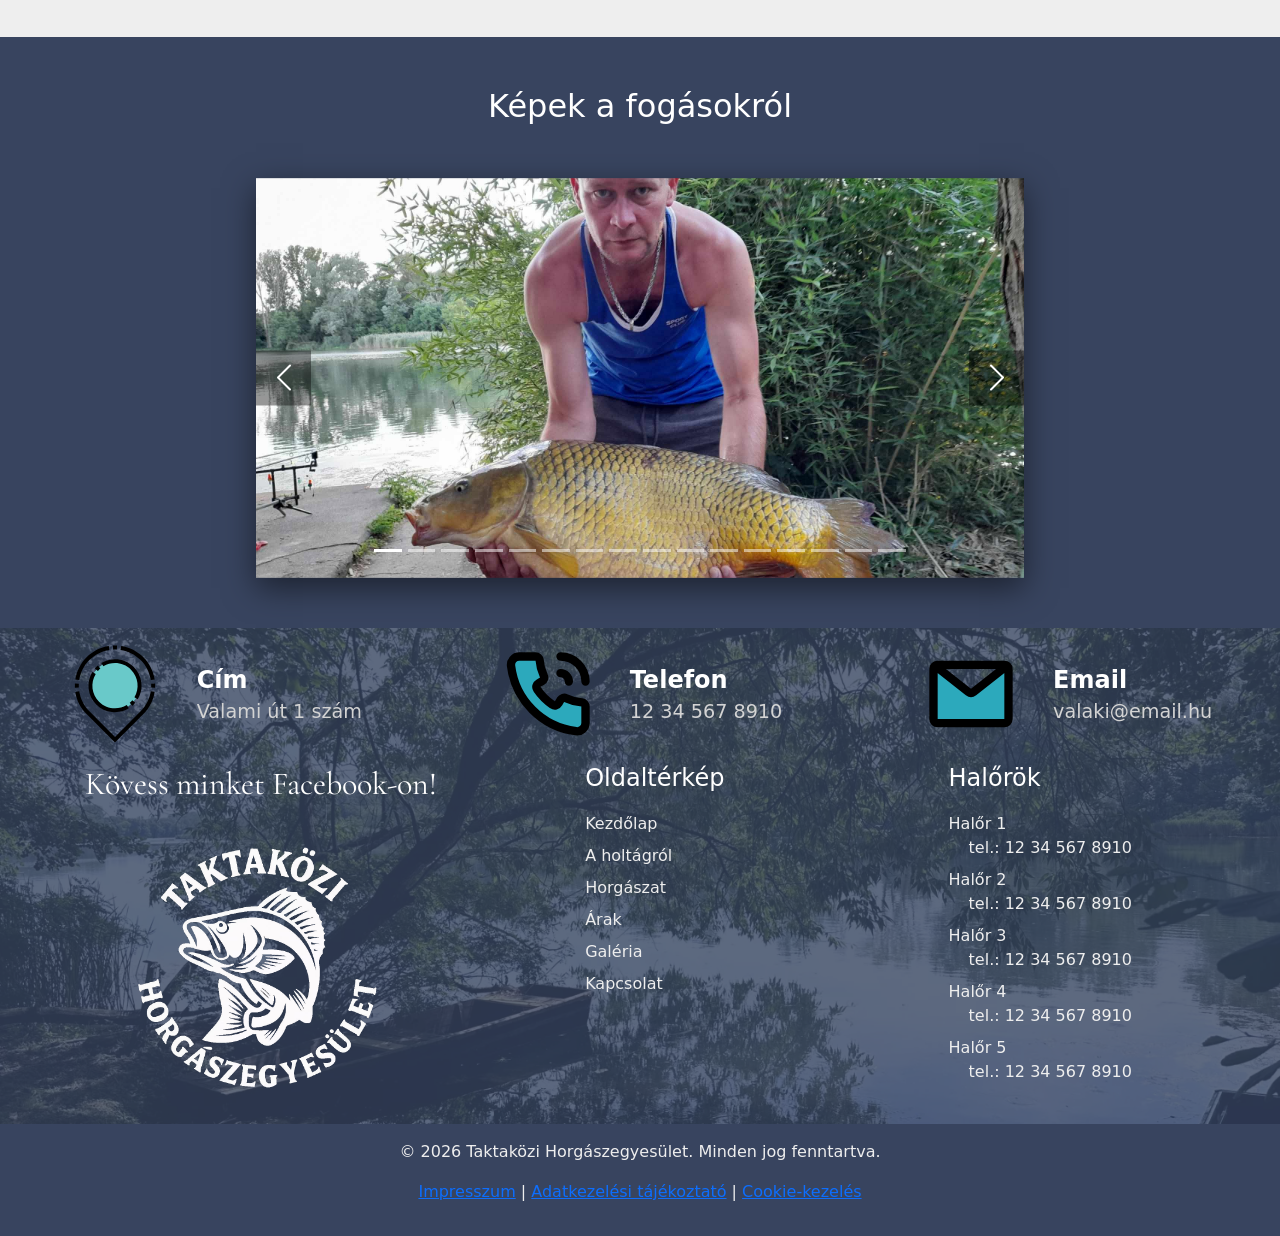
==== commit 2d948558: "imprint done" ====
--- a/index.html
+++ b/index.html
@@ -462,7 +462,12 @@
     <footer>
         <!-- Kapcsolat, jogi dolgok -->
         <p>© 2026 Taktaközi Horgászegyesület. Minden jog fenntartva.</p>
-        <p>Készítette: Boldi Milán</p>
+        <!-- <p>Készítette: Boldi Milán</p> -->
+        <p>
+            <a href="imprint.html">Impresszum</a> | 
+            <a href="privacy-policy">Adatkezelési tájékoztató</a> | 
+            <a href="cookie-policy">Cookie-kezelés</a>
+        </p>
     </footer>
     <!-- LIGHTBOX -->
     <div id="lightbox">
--- a/style/main.css
+++ b/style/main.css
@@ -0,0 +1,31 @@
+html {
+    scroll-behavior: smooth;
+}
+
+body {
+    background-color: #eeeeee;
+    color: #2c2c2c;
+    margin: 0;
+    display: flex;
+    flex-direction: column;
+    min-height: 100vh;
+}
+
+main {
+    flex: 1;
+}
+
+#lightbox {
+    position: fixed;
+    inset: 0;
+    background: rgba(0,0,0,0.85);
+    display: none;
+    justify-content: center;
+    align-items: center;
+    z-index: 9999;
+}
+
+#lightbox img {
+    max-width: 90%;
+    max-height: 90%;
+}
--- a/style/navbar.css
+++ b/style/navbar.css
@@ -1,11 +1,5 @@
 .navbar {
-    background-color: rgba(20, 20, 20, 0.55);
-    backdrop-filter: blur(8px);
-    -webkit-backdrop-filter: blur(8px);
-}
-
-.navbar-collapse {
-    background-color: rgba(20, 20, 20, 0.55);
+    background-color: rgba(20, 20, 20, 0.85);
 }
 
 .navbar > .container {
@@ -22,11 +16,11 @@
     filter: brightness(0) invert(1);
 }
 
-.custom-navbar, .navbar-collapse {
+.custom-navbar {
     transition: background-color 0.3s ease, box-shadow 0.3s ease;
 }
 
-.custom-navbar.scrolled, .navbar-collapse.scrolled {
+.custom-navbar.scrolled {
     background-color: #38445F;
     box-shadow: 0 5px 20px rgba(0,0,0,0.2);
 }
@@ -56,19 +50,21 @@
         position: fixed;
         width: 100%;
     }
-
     .navbar-collapse {
         position: absolute;
         top: 100%;
         left: 0;
         width: 100%;
         padding: 1rem;
+        background-color: rgba(20, 20, 20, 0.85);
     }
-
+    .navbar-collapse.scrolled {
+        background-color: #38445F;
+        box-shadow: 0 5px 20px rgba(0,0,0,0.2);
+    }
     .navbar-nav {
         gap: 0.5rem;
     }
-
     .nav-link {
         padding: 0.8rem 1rem;
     }
--- a/style/hero.css
+++ b/style/hero.css
@@ -43,4 +43,24 @@
 .subtitle {
     font-family: "Inter", sans-serif;
     font-size: clamp(1rem, 2vw, 1.4rem);
+}
+
+@media (max-width: 991px) {
+    #hero {
+        height: 55vh;
+        min-height: 350px;
+    }
+    .hero-content {
+        transform: translateY(40px);
+    }
+}
+
+@media (max-width: 576px) {
+    #hero {
+        height: 40vh;
+        min-height: 300px;
+    }
+    .hero-content {
+        transform: translateY(50px);
+    }
 }
--- a/style/about.css
+++ b/style/about.css
@@ -2,9 +2,10 @@
     display: grid;
     grid-template-columns: 1fr 1fr;
     gap: 4rem;
-    max-width: 1000px;
     margin: 0 auto;
     padding: 10vh 0;
+    padding-left: 5vw;
+    padding-right: 5vw;
     position: relative;
 }
 
--- a/style/fishing.css
+++ b/style/fishing.css
@@ -24,6 +24,26 @@
     margin-top: 1rem;
 }
 
+@media (max-width: 1024px) {
+    .fishing-info {
+        grid-template-columns: minmax(0, 1fr);
+        gap: 1rem;
+        padding: 0 1rem;
+        margin: 1rem auto;
+        width: 100%;
+    }
+    .fishing-feature {
+        min-width: 0;
+    }
+    .fishing-feature p,
+    .fishing-feature h3 {
+        overflow-wrap: break-word;
+    }
+    .fishing-info {
+        grid-template-columns: repeat(3, minmax(0, 1fr));
+    }
+}
+
 @media (max-width: 768px) {
     .fishing-info {
         grid-template-columns: 1fr;
@@ -37,12 +57,7 @@
     }
 
     .fishing-feature img {
-        height: 250px;
+        /*height: 250px;*/
+        height: 200px;
     }
 }
-
-@media (max-width: 1024px) {
-    .fishing-info {
-        margin: 1rem auto;
-    }
-}
--- a/style/prices.css
+++ b/style/prices.css
@@ -18,6 +18,7 @@
     border-radius: 15px;
     box-shadow: 0 10px 30px rgba(0,0,0,0.15);
     transition: transform 0.5s ease;
+    min-width: 0;
 }
 
 .price-card li {
@@ -63,6 +64,21 @@
         grid-template-columns: repeat(2, 1fr);
         padding: 2rem;
     }
+
+    .price-card h3 {
+        font-size: 1.3rem;
+    }
+    .price-card p,
+    .price-card li {
+        font-size: 0.95rem;
+    }
+    .price {
+        font-size: 1.6rem;
+    }
+    .price-card ul {
+        padding-left: 2rem;
+        padding-right: 2rem;
+    }
 }
 
 @media (max-width: 670px) {
@@ -73,4 +89,23 @@
         padding-right: 3rem;
         gap: 2rem;
     }
+
+    .price-card h3 {
+        font-size: 1.2rem;
+    }
+    .price-card p,
+    .price-card li {
+        font-size: 0.9rem;
+    }
+    .price {
+        font-size: 1.4rem;
+    }
+    .price-card ul {
+        padding-left: 1rem;
+        padding-right: 1rem;
+    }
+    .price-card img {
+        width: 18px;
+        height: 18px;
+    }
 }
--- a/style/gallery.css
+++ b/style/gallery.css
@@ -24,6 +24,15 @@
     border-radius: 0;
 }
 
+.carousel-control-prev, .carousel-control-next {
+    background-color: rgba(0, 0, 0, 0.4);
+    opacity: 1;
+    width: 55px;
+    height: 55px;
+    top: 50%;
+    transform: translateY(-50%);
+}
+
 @media (max-width: 768px) {
     #gallery-carousel {
         width: 92%;
--- a/style/contacts.css
+++ b/style/contacts.css
@@ -124,6 +124,12 @@
     color: white;
 }
 
+@media (max-width: 1024px) {
+    .info-item img {
+        width: 55px;
+    }
+}
+
 @media (max-width: 768px) {
     .info-container {
         grid-template-columns: 1fr;
@@ -133,11 +139,12 @@
     .info-item {
         justify-content: flex-start;
         gap: 1rem;
-        width: fit-content;
+        width: 100%;
+        max-width: 350px;
         margin: 0 auto;
     }
     .info-item img {
-        width: 60px;
+        width: 45px;
     }
     .info-text span {
         font-size: 1.3rem;
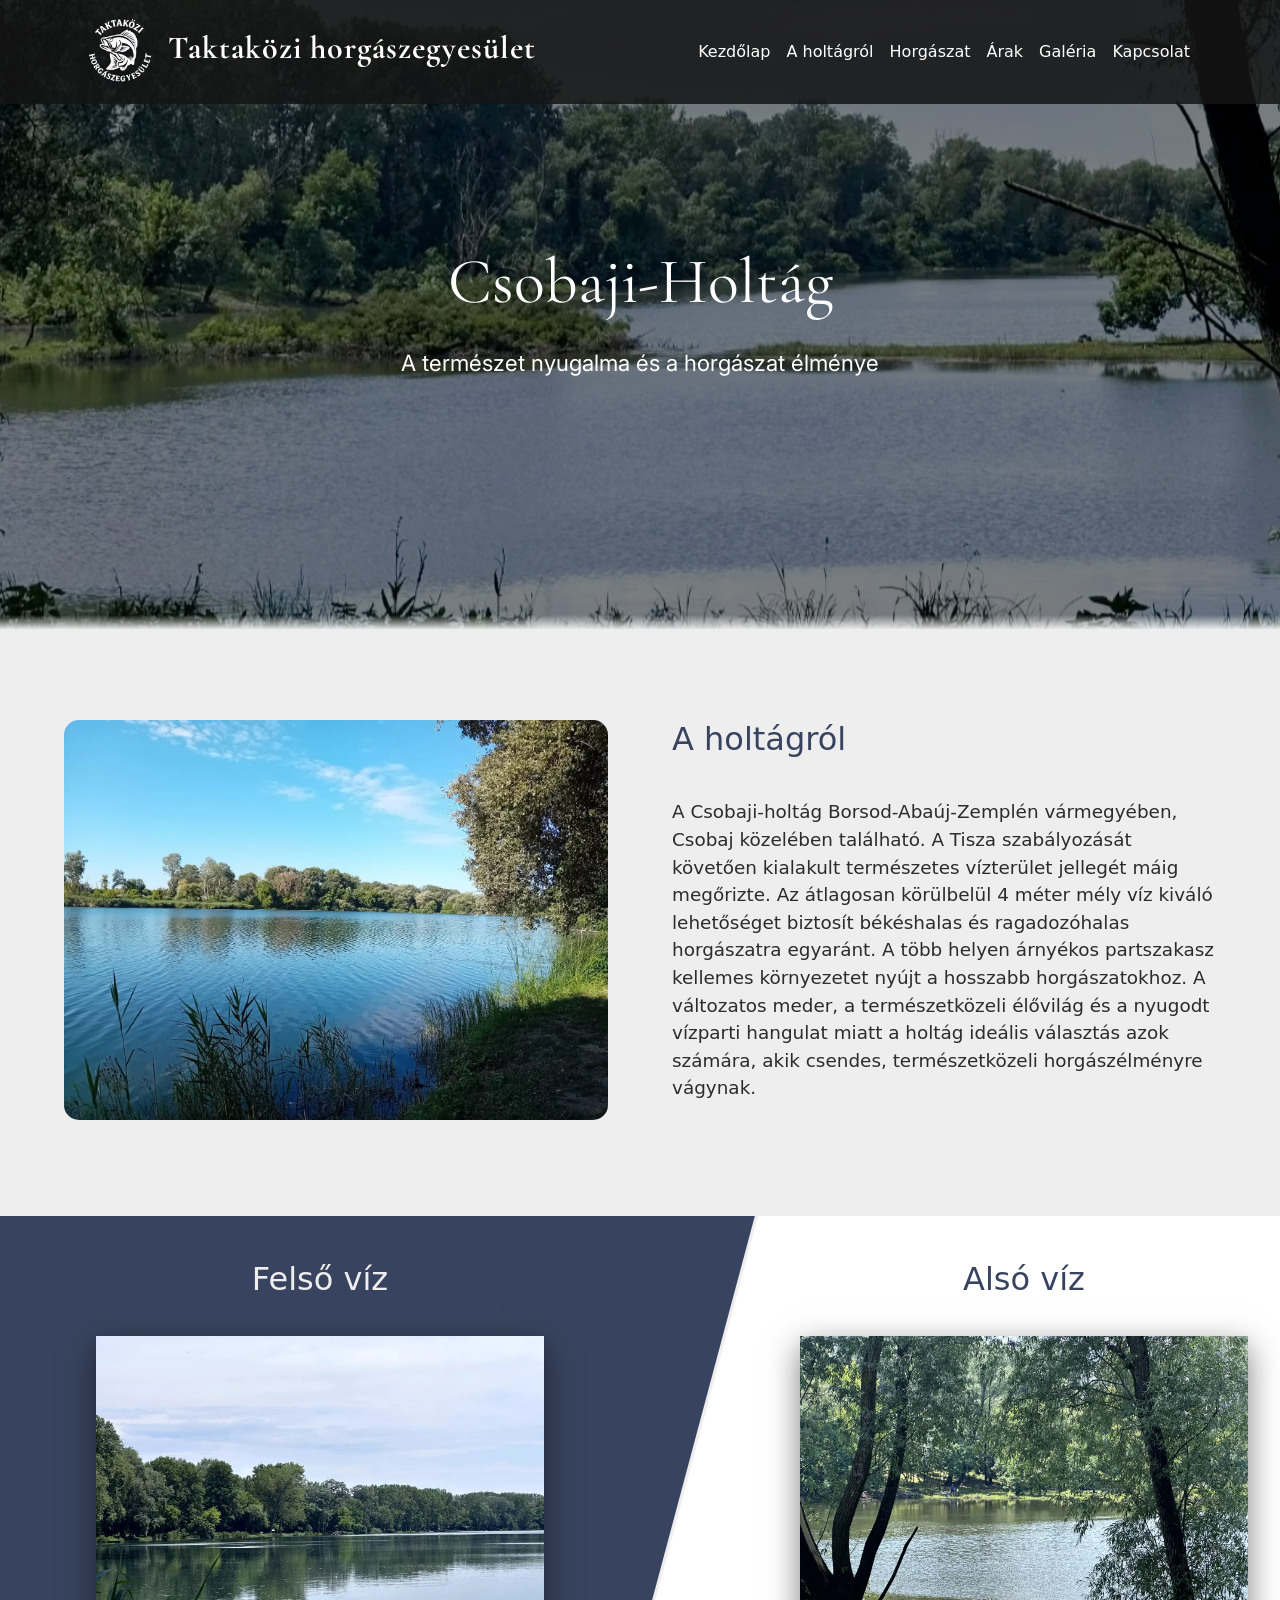
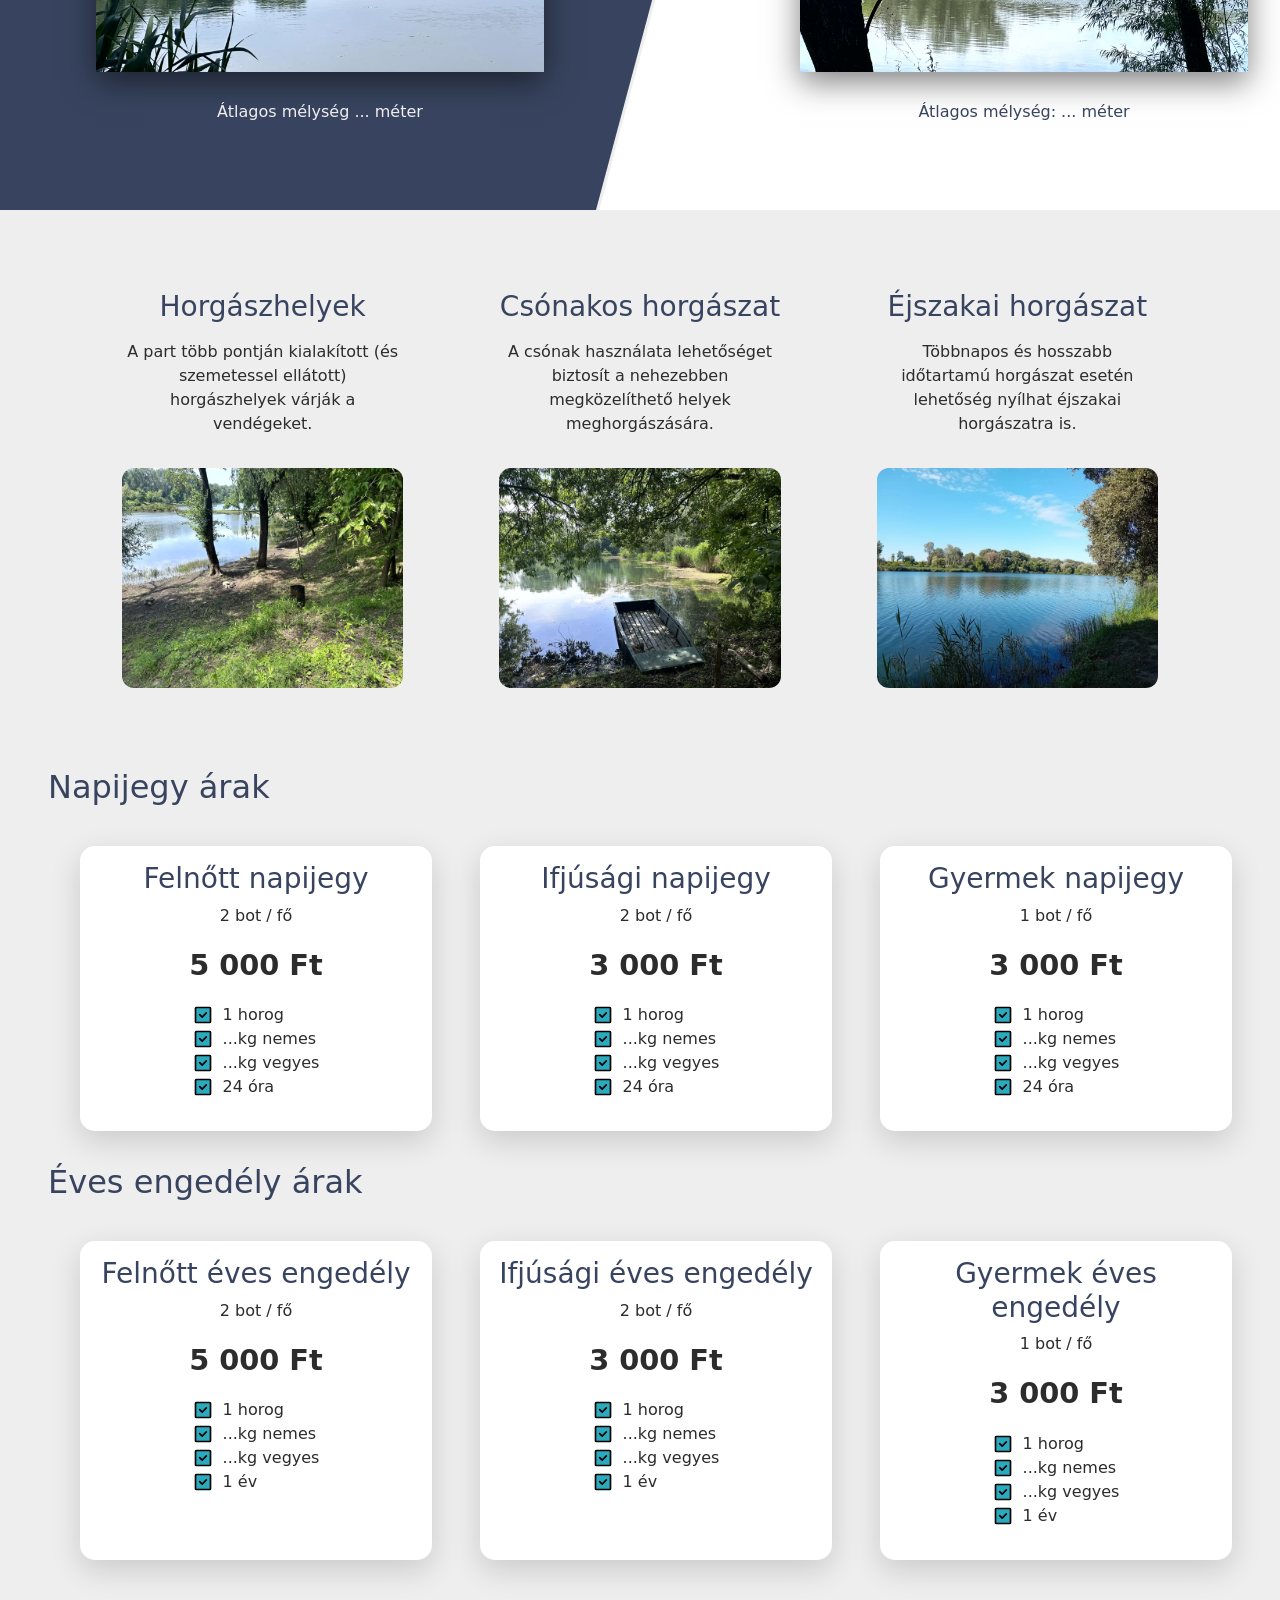
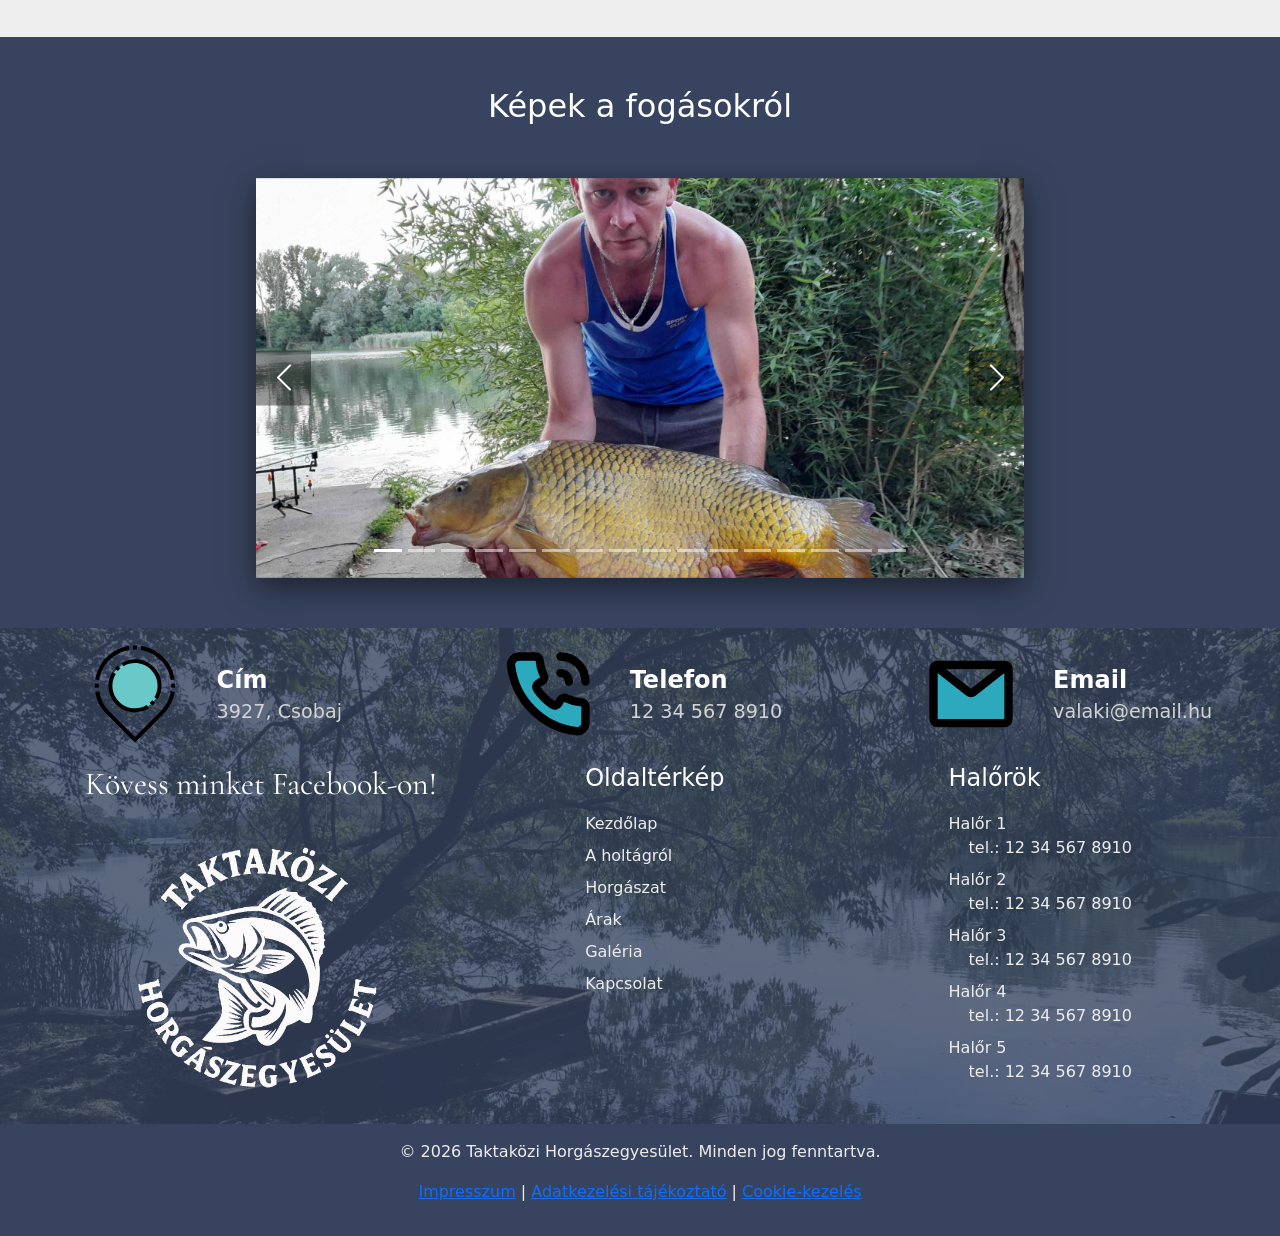
==== commit 7c4f6848: "little things" ====
--- a/index.html
+++ b/index.html
@@ -382,7 +382,7 @@
                     <img src="pictures/icons/location2.svg" alt="">
                     <div class="info-text">
                         <span>Cím</span>
-                        <p>Valami út 1 szám</p>
+                        <p>3927, Csobaj</p>
                     </div>
                 </div>
                 <div class="info-item">
@@ -465,8 +465,8 @@
         <!-- <p>Készítette: Boldi Milán</p> -->
         <p>
             <a href="imprint.html">Impresszum</a> | 
-            <a href="privacy-policy">Adatkezelési tájékoztató</a> | 
-            <a href="cookie-policy">Cookie-kezelés</a>
+            <a href="privacy-policy.html">Adatkezelési tájékoztató</a> | 
+            <a href="cookie-policy.html">Cookie-kezelés</a>
         </p>
     </footer>
     <!-- LIGHTBOX -->
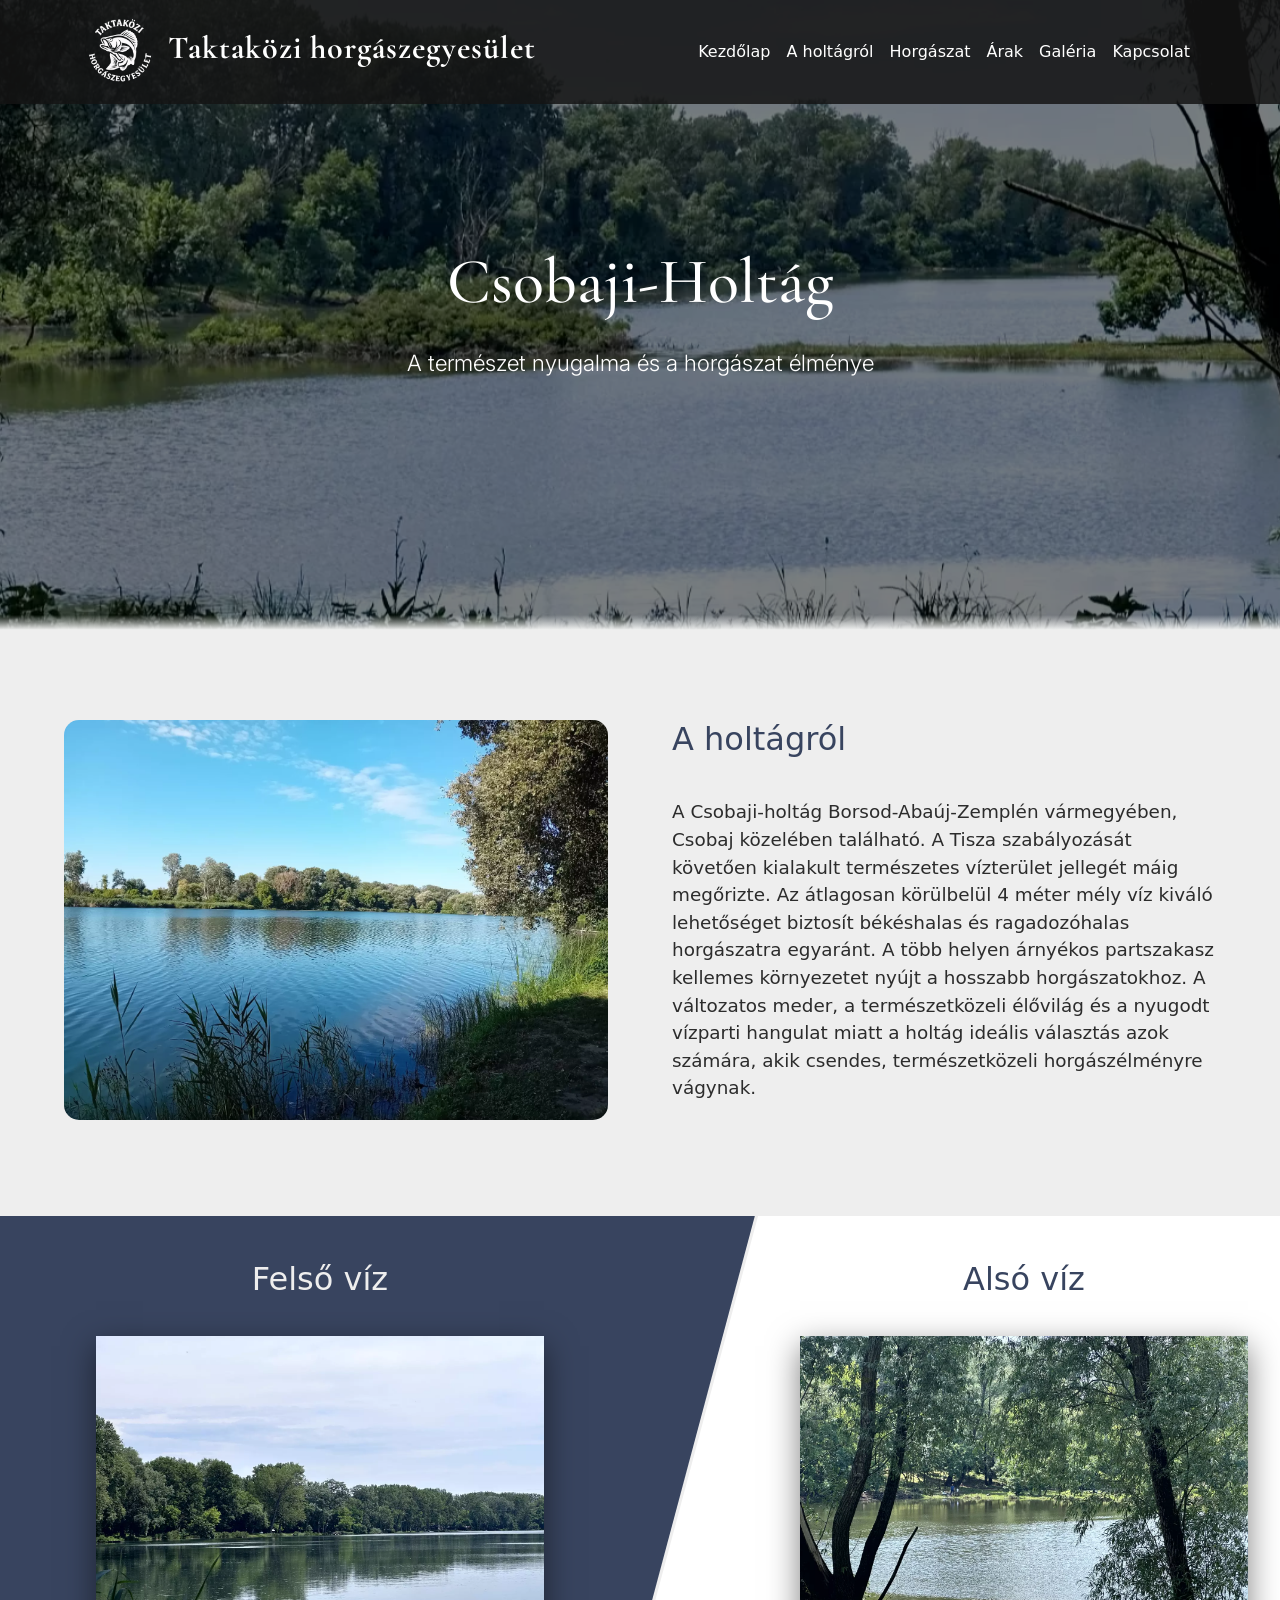
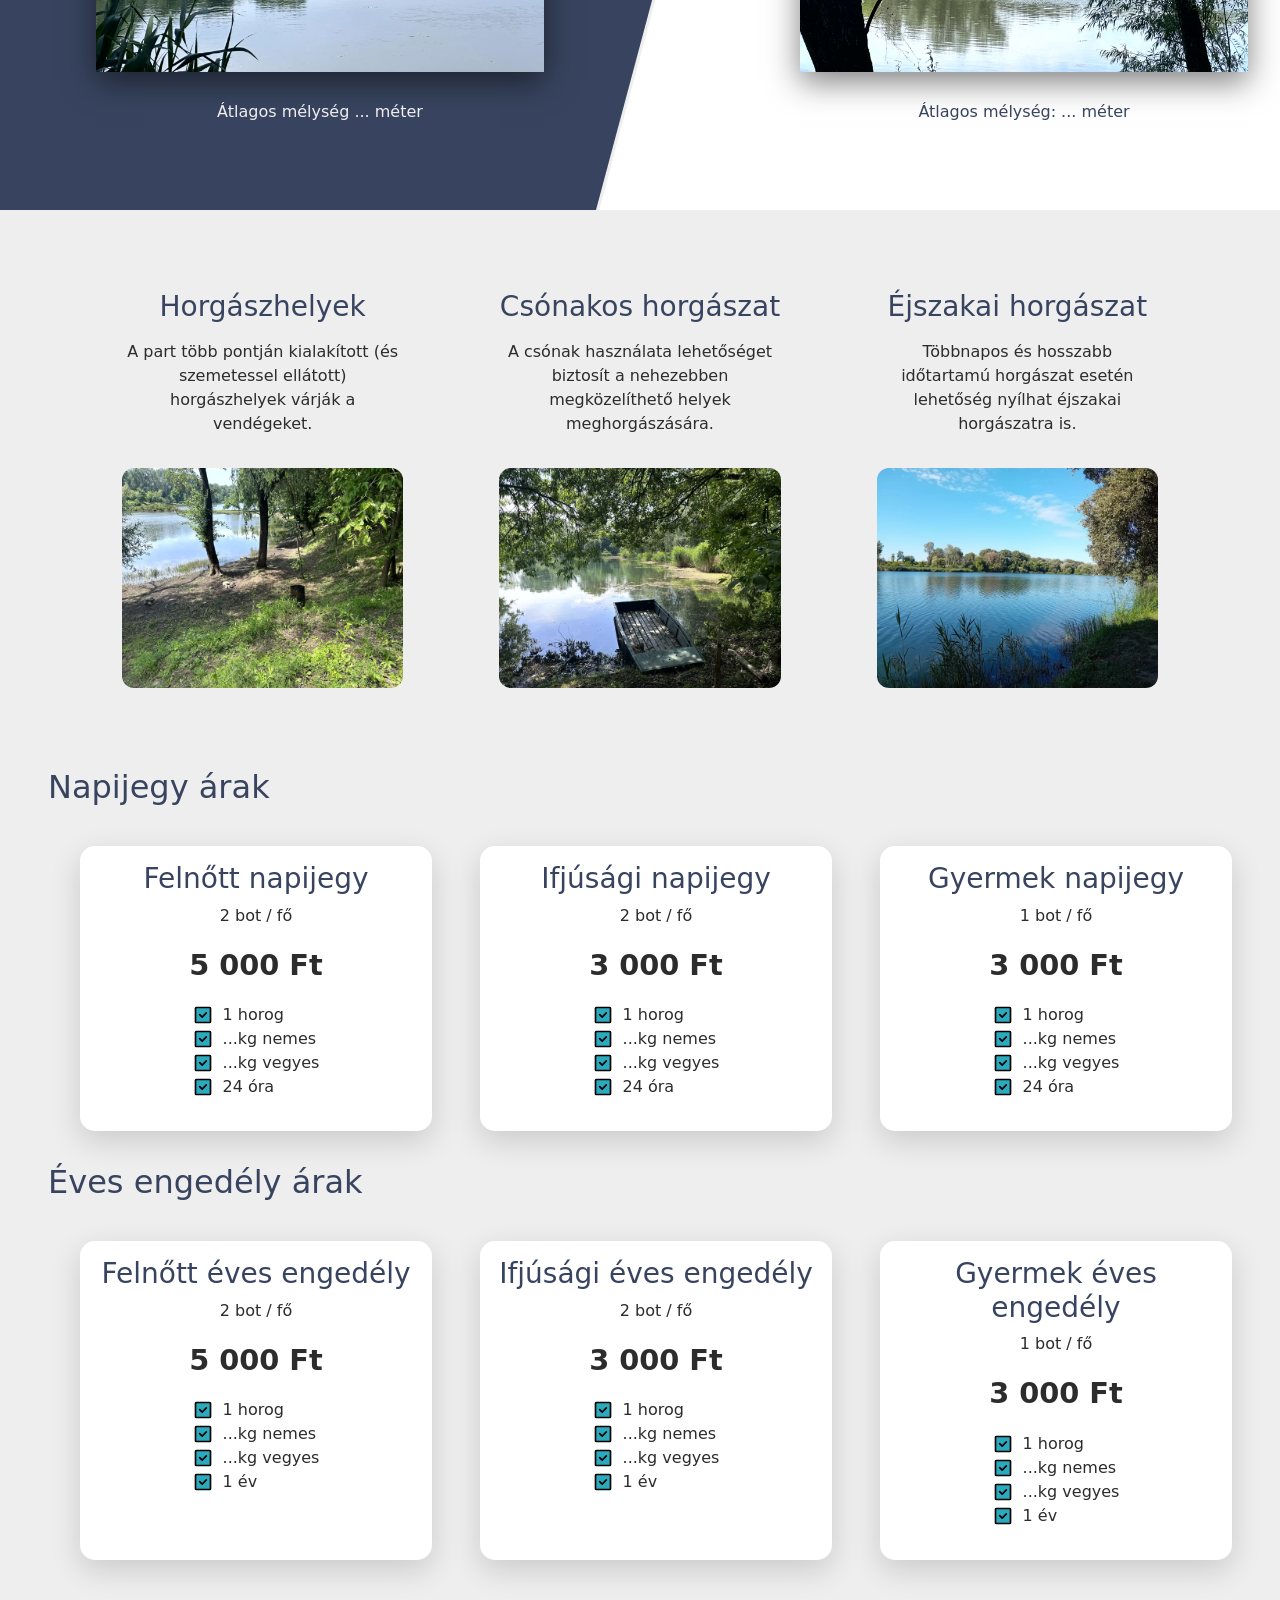
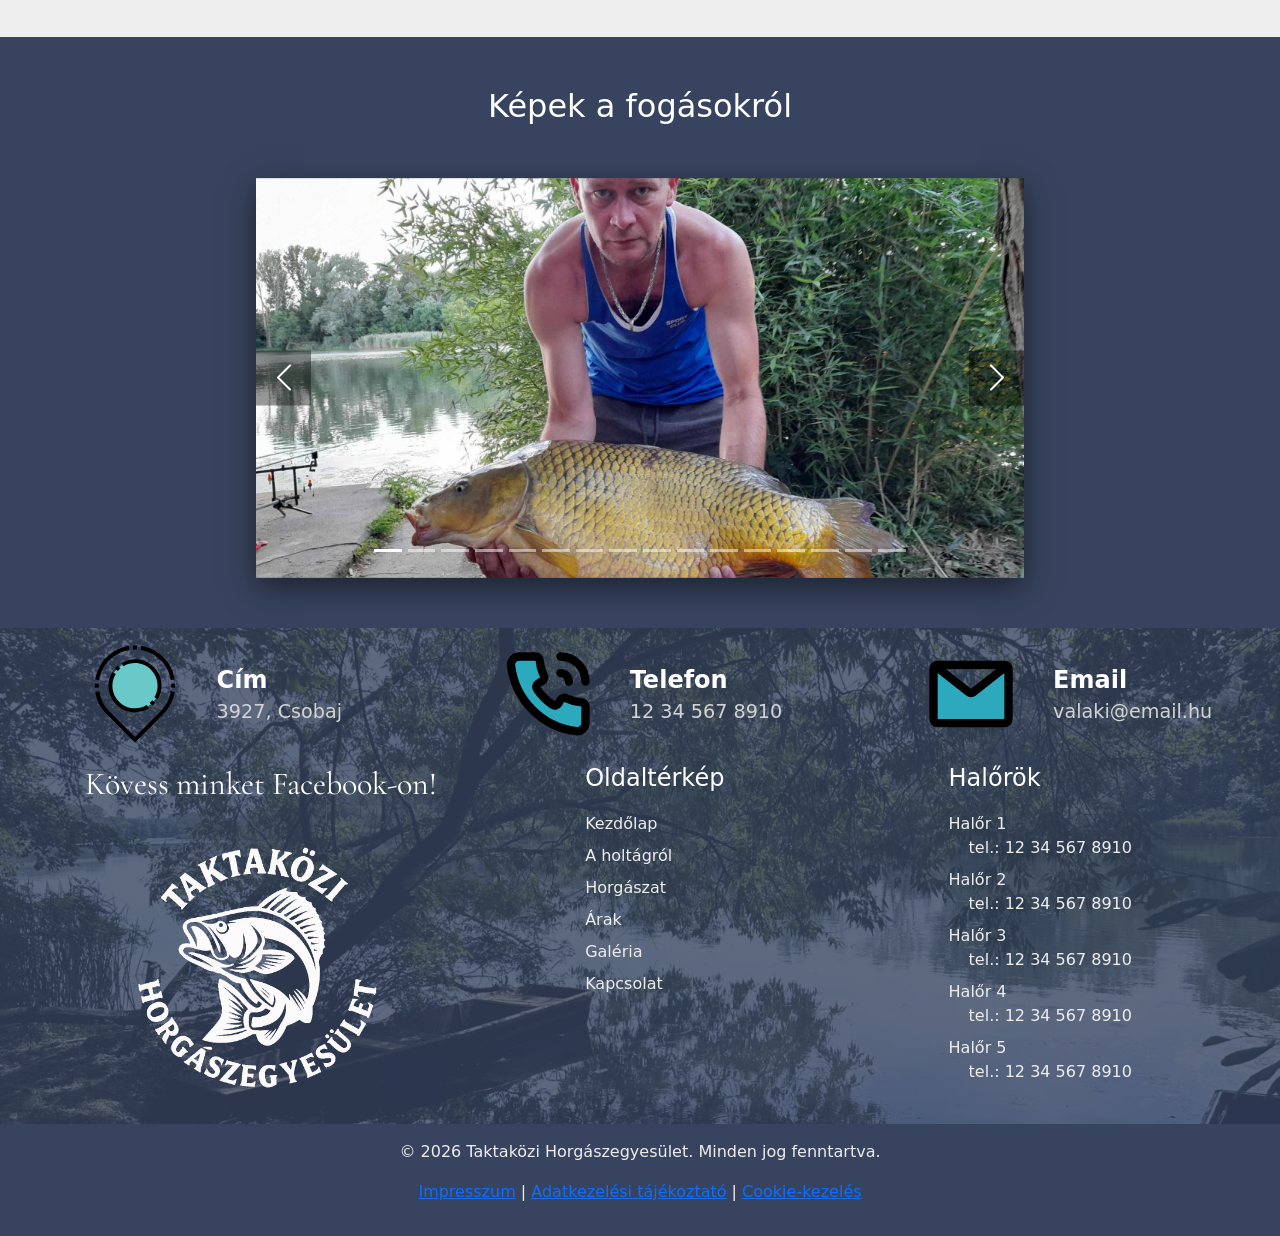
==== commit 344e4e25: "fonts, bootstrap made local" ====
--- a/index.html
+++ b/index.html
@@ -5,7 +5,7 @@
     <meta name="viewport" content="width=device-width, initial-scale=1.0">
     <title>Csobaji-holtag</title>
     <link rel="icon" type="image/avif" href="pictures/logo.avif">
-    <link href="https://cdn.jsdelivr.net/npm/bootstrap@5.3.3/dist/css/bootstrap.min.css" rel="stylesheet">
+    <link rel="stylesheet" href="bootstrap/bootstrap.min.css">
     <link rel="stylesheet" href="style/main.css">
     <link rel="stylesheet" href="style/navbar.css">
     <link rel="stylesheet" href="style/hero.css">
@@ -16,9 +16,7 @@
     <link rel="stylesheet" href="style/gallery.css">
     <link rel="stylesheet" href="style/contacts.css">
     <link rel="stylesheet" href="style/footer.css">
-    <link rel="preconnect" href="https://fonts.googleapis.com">
-    <link rel="preconnect" href="https://fonts.gstatic.com" crossorigin>
-    <link href="https://fonts.googleapis.com/css2?family=Cormorant+Garamond:wght@600;700&family=Inter:wght@300;400;500;600&display=swap" rel="stylesheet">
+    <link rel="stylesheet" href="style/fonts.css">
 </head>
 <body>
     <header>
@@ -76,7 +74,6 @@
             <div class="hero-content">
                 <p class="title">Csobaji-Holtág</p>
                 <p class="subtitle">A természet nyugalma és a horgászat élménye</p>
-                <!-- <a href="#fishing">Fedezd fel</a> -->
             </div>
         </section>
         <div class="about-container" id="about">
--- a/style/hero.css
+++ b/style/hero.css
@@ -35,14 +35,16 @@
     color: white;
 }
 
-.title {
+#hero .title {
     font-family: "Cormorant Garamond", serif;
     font-size: clamp(2.5rem, 5vw, 4rem);
+    font-weight: 500;
 }
 
-.subtitle {
+#hero .subtitle {
     font-family: "Inter", sans-serif;
     font-size: clamp(1rem, 2vw, 1.4rem);
+    font-weight: 300;
 }
 
 @media (max-width: 991px) {
--- a/style/fonts.css
+++ b/style/fonts.css
@@ -0,0 +1,11 @@
+@font-face {
+    font-family: "Inter";
+    src: url("../fonts/Inter-VariableFont_opsz,wght.ttf") format("truetype");
+    font-weight: 100 900;
+}
+
+@font-face {
+    font-family: "Cormorant Garamond";
+    src: url("../fonts/CormorantGaramond-VariableFont_wght.ttf") format("truetype");
+    font-weight: 100 900;
+}
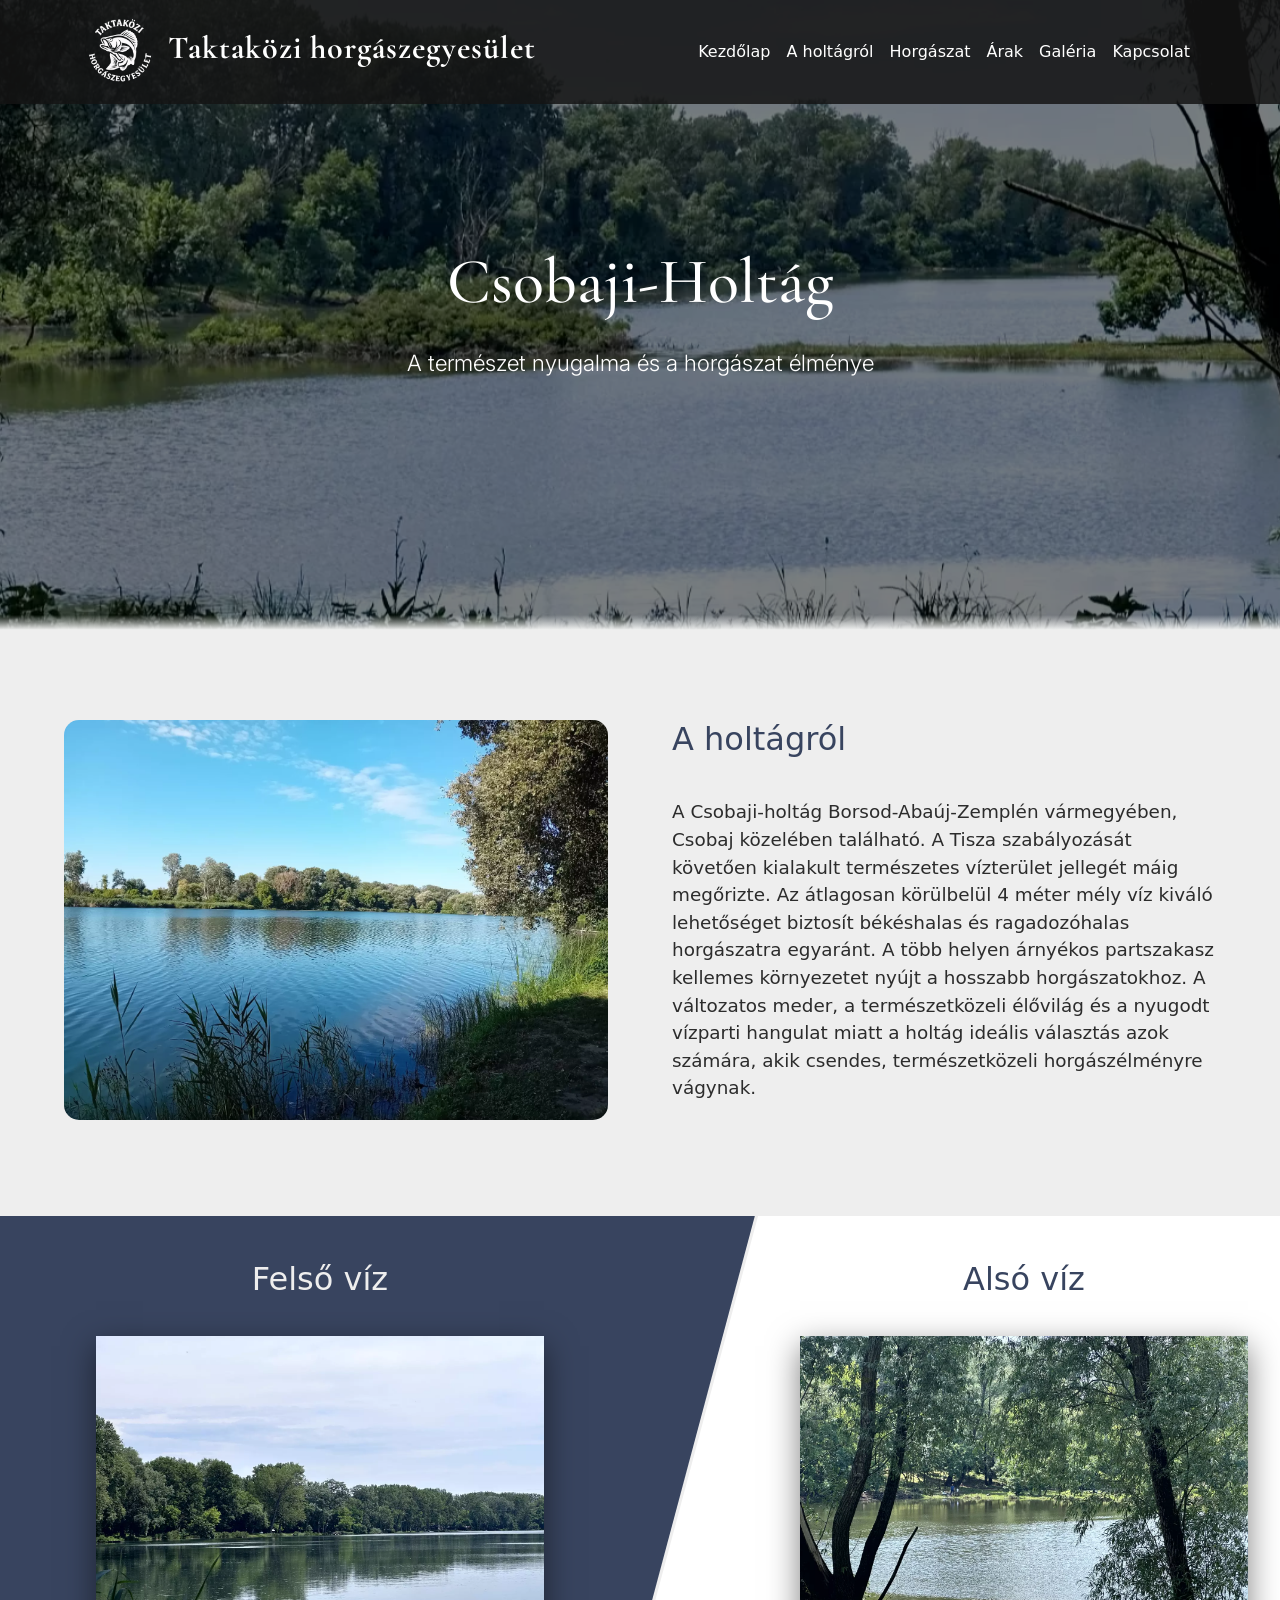
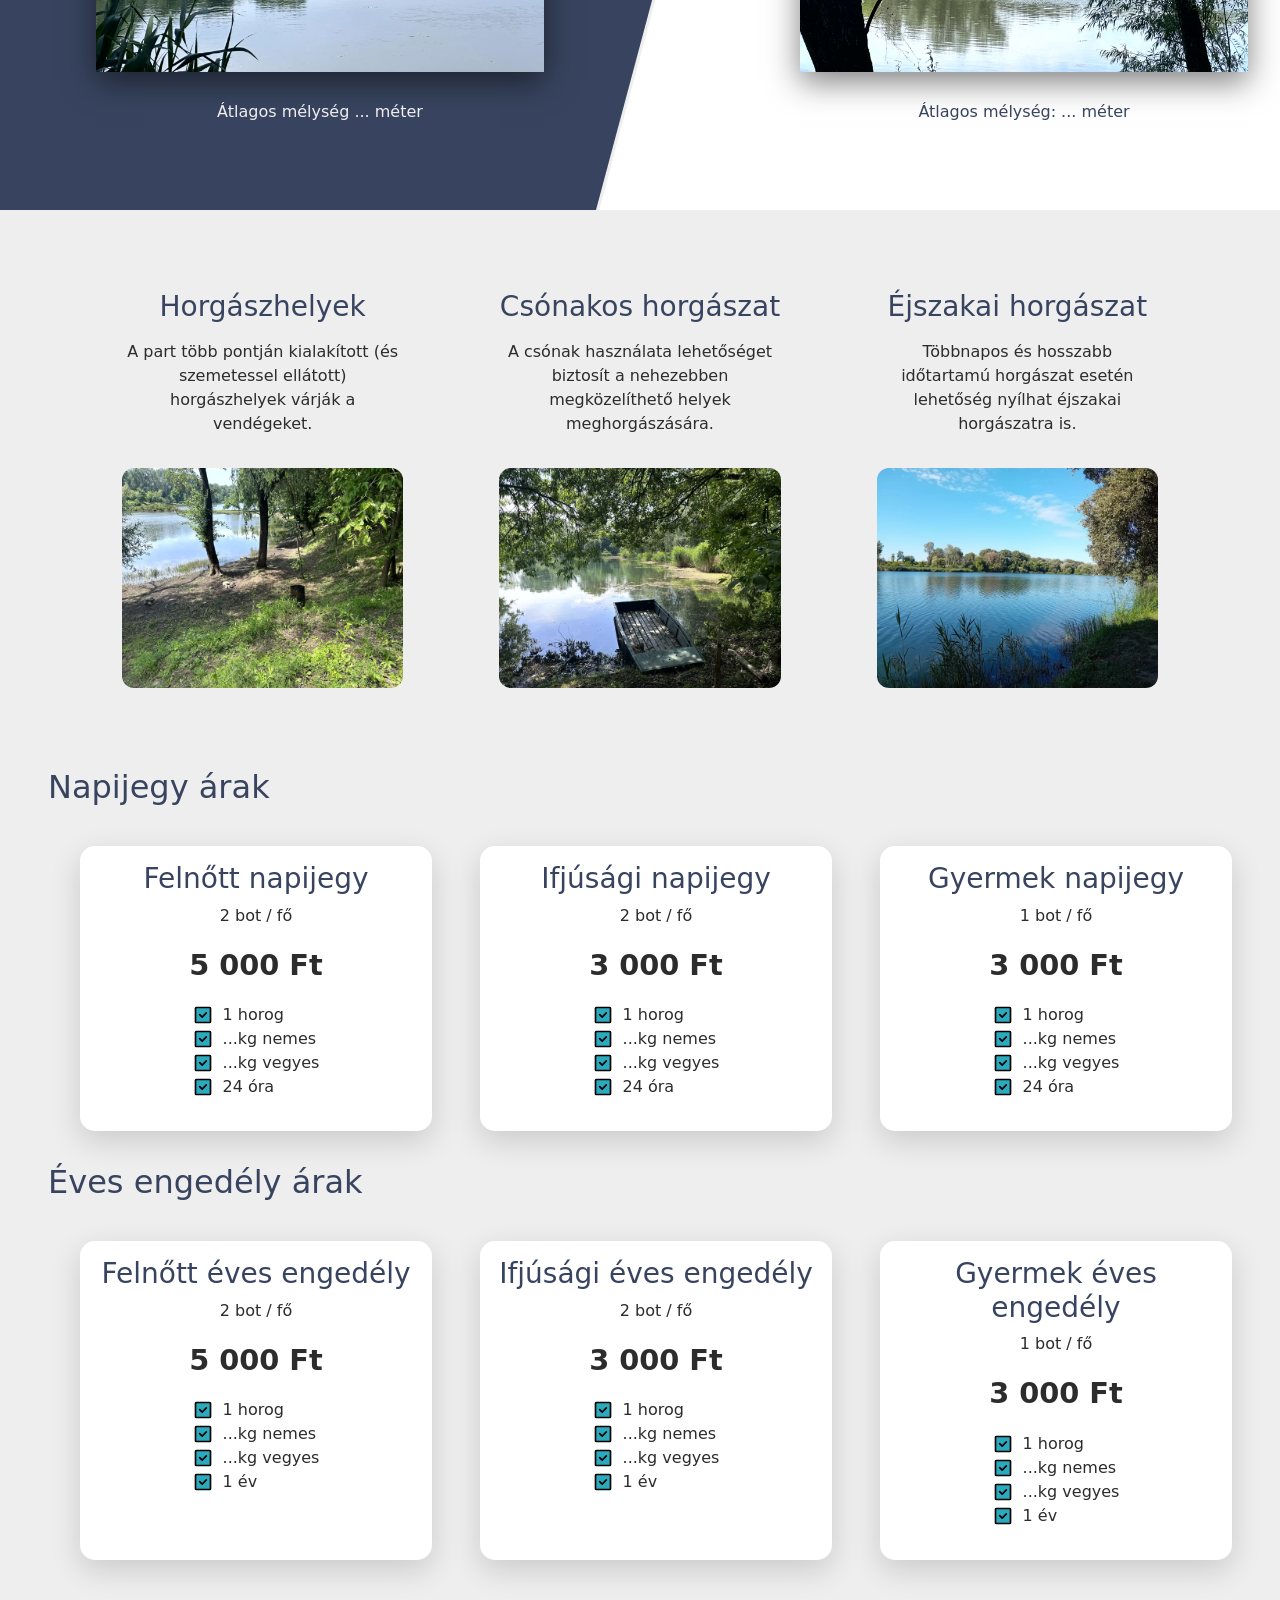
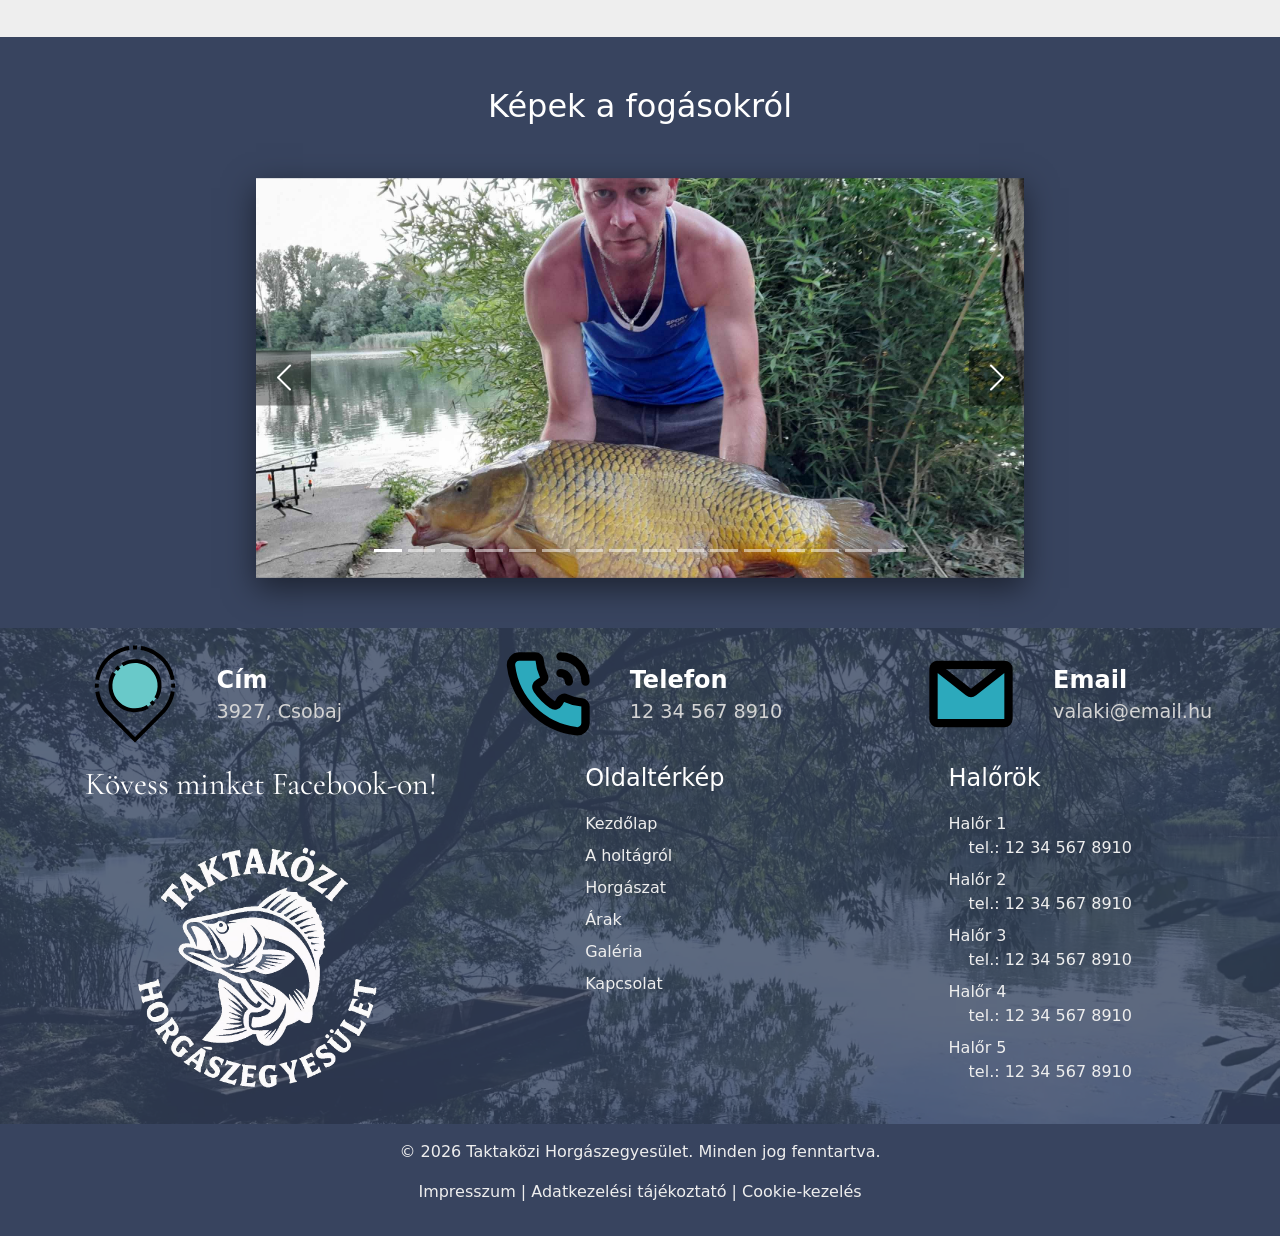
==== commit a796df12: "little things" ====
--- a/index.html
+++ b/index.html
@@ -457,13 +457,11 @@
     </main>
     <!-- FOOTER -->
     <footer>
-        <!-- Kapcsolat, jogi dolgok -->
         <p>© 2026 Taktaközi Horgászegyesület. Minden jog fenntartva.</p>
-        <!-- <p>Készítette: Boldi Milán</p> -->
         <p>
             <a href="imprint.html">Impresszum</a> | 
             <a href="privacy-policy.html">Adatkezelési tájékoztató</a> | 
-            <a href="cookie-policy.html">Cookie-kezelés</a>
+            <a href="cookie.html">Cookie-kezelés</a>
         </p>
     </footer>
     <!-- LIGHTBOX -->
@@ -471,7 +469,7 @@
         <img id="lightbox-item" src="[data-uri]" alt="Felnagyított kép">
     </div>
     <!-- SCRIPTS -->
-    <script src="https://cdn.jsdelivr.net/npm/bootstrap@5.3.3/dist/js/bootstrap.bundle.min.js"></script>
+    <script src="bootstrap/bootstrap.bundle.min.js"></script>
     <script src="scripts/script.js"></script>
     <script src="scripts/zoom.js"></script>
     <script src="scripts/scroll.js"></script>
--- a/style/footer.css
+++ b/style/footer.css
@@ -8,6 +8,14 @@
     text-align: center;
 }
 
-footer p {
+footer p, a {
     color: #eeeeee;
+}
+
+footer a {
+    text-decoration: none;
+}
+
+footer a:hover {
+    text-decoration: underline;
 }
